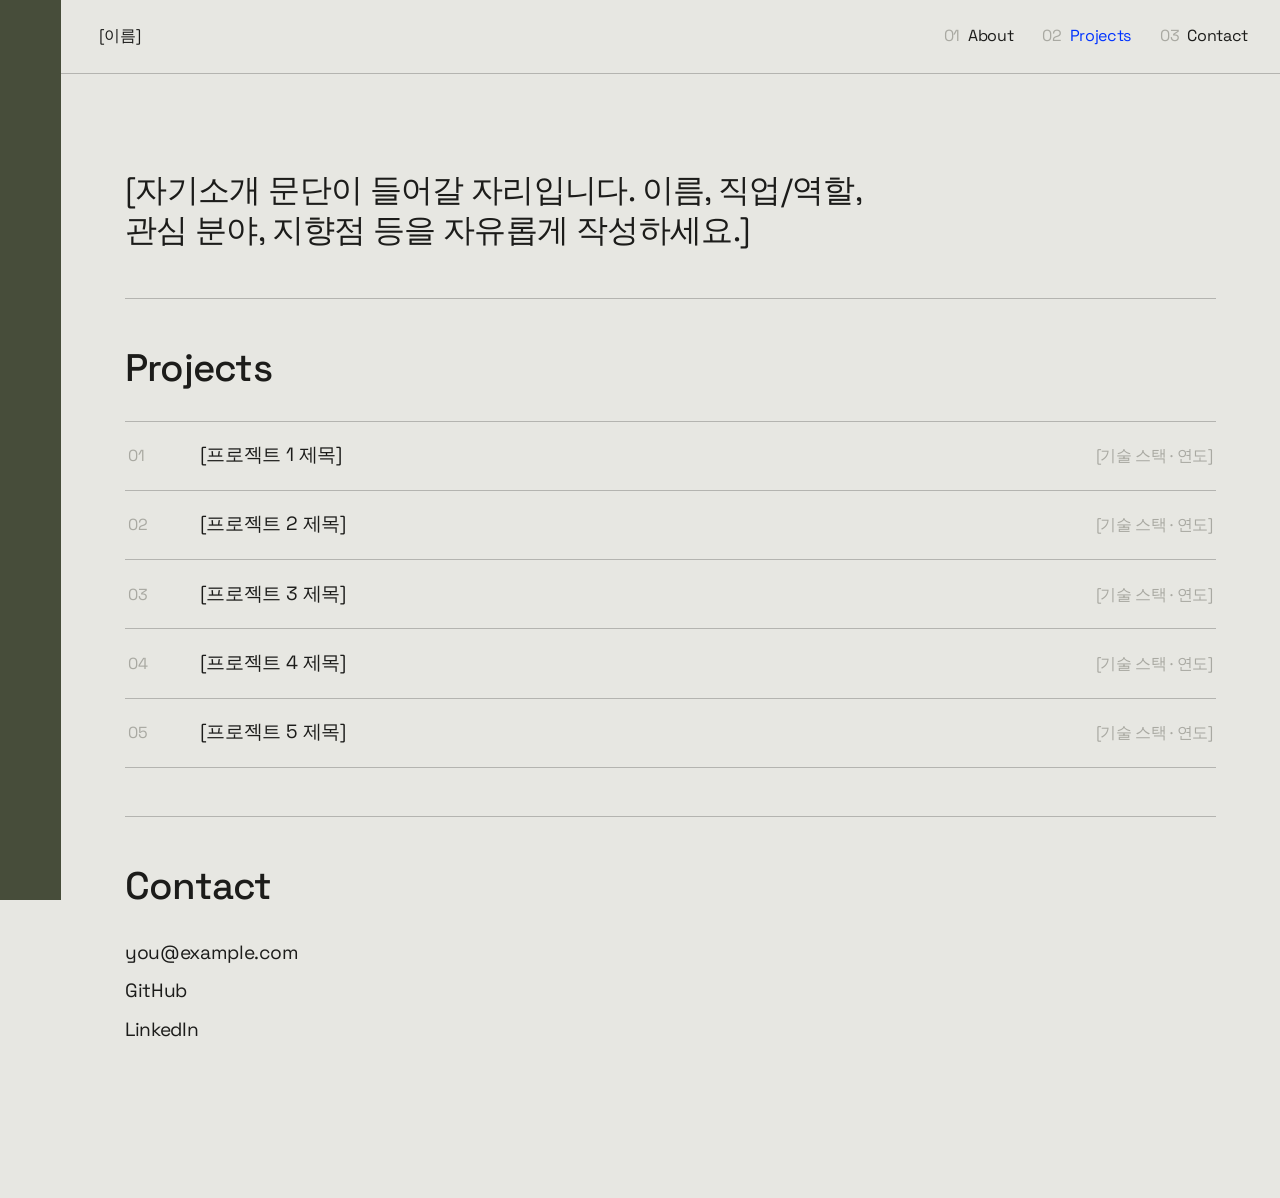
==== index.html @ 97bc9d6d "Add portfolio scaffold with sliding cover layout Main page and 5 project detail pages share a fixed " ====
<!DOCTYPE html>
<html lang="ko">
<head>
  <meta charset="UTF-8" />
  <meta name="viewport" content="width=device-width, initial-scale=1, shrink-to-fit=no" />
  <title>[이름] — Portfolio</title>
  <meta name="description" content="[한 줄 소개가 들어갈 자리입니다.]" />
  <link rel="icon" href="data:image/svg+xml,%3Csvg xmlns='http://www.w3.org/2000/svg' viewBox='0 0 100 100'%3E%3Ccircle cx='50' cy='50' r='50' fill='%230033ff'/%3E%3C/svg%3E" />
  <link rel="stylesheet" href="css/style.css" />
</head>
<body>

  <header class="cover" id="cover">
    <div class="block block-top">
      <h1 class="title-xl">[이름]</h1>
    </div>
    <div class="block block-bottom">
      <div class="gradient"></div>
    </div>
  </header>

  <nav class="main-nav">
    <span class="brand text-s">[이름]</span>
    <ol>
      <li class="nav-item"><a href="#about"><span class="index">01</span><span class="title">About</span></a></li>
      <li class="nav-item active"><a href="#projects"><span class="index">02</span><span class="title">Projects</span></a></li>
      <li class="nav-item"><a href="#contact"><span class="index">03</span><span class="title">Contact</span></a></li>
    </ol>
  </nav>

  <main class="container">

    <section id="about" class="section">
      <p class="text-l width-l">
        [자기소개 문단이 들어갈 자리입니다. 이름, 직업/역할, 관심 분야, 지향점 등을 자유롭게 작성하세요.]
      </p>
    </section>

    <section id="projects" class="section">
      <h2 class="title-m mb-2">Projects</h2>
      <ul class="numbered-list" id="projectList">

        <li>
          <header>
            <span class="index text-s">01</span>
            <span class="name title-s">[프로젝트 1 제목]</span>
            <span class="info text-s">[기술 스택 · 연도]</span>
          </header>
          <div class="content text-s">
            <p>[프로젝트 1 한 줄 소개가 들어갈 자리입니다.]</p>
            <a class="project-link" href="projects/project-1.html">프로젝트 자세히 보기 →</a>
          </div>
        </li>

        <li>
          <header>
            <span class="index text-s">02</span>
            <span class="name title-s">[프로젝트 2 제목]</span>
            <span class="info text-s">[기술 스택 · 연도]</span>
          </header>
          <div class="content text-s">
            <p>[프로젝트 2 한 줄 소개가 들어갈 자리입니다.]</p>
            <a class="project-link" href="projects/project-2.html">프로젝트 자세히 보기 →</a>
          </div>
        </li>

        <li>
          <header>
            <span class="index text-s">03</span>
            <span class="name title-s">[프로젝트 3 제목]</span>
            <span class="info text-s">[기술 스택 · 연도]</span>
          </header>
          <div class="content text-s">
            <p>[프로젝트 3 한 줄 소개가 들어갈 자리입니다.]</p>
            <a class="project-link" href="projects/project-3.html">프로젝트 자세히 보기 →</a>
          </div>
        </li>

        <li>
          <header>
            <span class="index text-s">04</span>
            <span class="name title-s">[프로젝트 4 제목]</span>
            <span class="info text-s">[기술 스택 · 연도]</span>
          </header>
          <div class="content text-s">
            <p>[프로젝트 4 한 줄 소개가 들어갈 자리입니다.]</p>
            <a class="project-link" href="projects/project-4.html">프로젝트 자세히 보기 →</a>
          </div>
        </li>

        <li>
          <header>
            <span class="index text-s">05</span>
            <span class="name title-s">[프로젝트 5 제목]</span>
            <span class="info text-s">[기술 스택 · 연도]</span>
          </header>
          <div class="content text-s">
            <p>[프로젝트 5 한 줄 소개가 들어갈 자리입니다.]</p>
            <a class="project-link" href="projects/project-5.html">프로젝트 자세히 보기 →</a>
          </div>
        </li>

      </ul>
    </section>

    <section id="contact" class="section">
      <h2 class="title-m mb-2">Contact</h2>
      <ul class="contact-list text-m">
        <li><a href="mailto:you@example.com">you@example.com</a></li>
        <li><a href="#" target="_blank" rel="noopener">GitHub</a></li>
        <li><a href="#" target="_blank" rel="noopener">LinkedIn</a></li>
      </ul>
    </section>

  </main>

  <script src="js/main.js"></script>
</body>
</html>
---- css/style.css ----
/* ==========================================================================
   Portfolio scaffold — layout inspired by embassyofinternet.org
   (fixed sliding cover panel + top nav + numbered accordion project list)
   ========================================================================== */

@import url('https://fonts.googleapis.com/css2?family=Space+Grotesk:wght@400;500;600&display=swap');

:root {
  --bg: #e7e7e2;
  --fg: #1c1c1a;
  --accent: #0033ff;
  --accent-dark: #474d3a;
  --light: #f4f4f0;
  --muted: #a9a9a2;
  --border: rgba(28, 28, 26, 0.25);

  --cover-width: 40rem;
  --cover-slid: 61px;
  --cover-slid-hover: 74px;
  --nav-height: 4.6rem;

  --font-main: 'Space Grotesk', 'Helvetica Neue', Helvetica, Arial, sans-serif;
}

/* ---- reset ---- */
* {
  margin: 0;
  padding: 0;
  box-sizing: border-box;
  -webkit-font-smoothing: antialiased;
}
html { font-size: 16px; }
@media screen and (min-width: 1801px) { html { font-size: 19px; } }
@media screen and (min-width: 1441px) and (max-width: 1800px) { html { font-size: 17px; } }
@media screen and (max-width: 1080px) { html { font-size: 16px; } }
@media screen and (max-width: 640px) { html { font-size: 15px; } }
@media screen and (max-width: 480px) { html { font-size: 14px; } }

body {
  font-family: var(--font-main);
  background: var(--bg);
  color: var(--fg);
  line-height: 1.3em;
  letter-spacing: -0.02em;
}
a { color: inherit; text-decoration: none; }
p a:hover { border-bottom: 1px solid currentColor; }
ul, ol { list-style: none; }
img { max-width: 100%; display: block; }
button { font: inherit; background: none; border: none; cursor: pointer; color: inherit; }

/* ---- typography scale ---- */
h1, h2, h3 { font-weight: 500; }
.title-xl { font-size: 8rem;   line-height: .95em;  letter-spacing: -.04em; }
.title-l  { font-size: 4rem;   line-height: 1.05em; letter-spacing: -.03em; }
.title-m  { font-size: 2.4rem; line-height: 1.1em;  letter-spacing: -.02em; }
.title-s  { font-size: 1.2rem; line-height: 1.1em;  letter-spacing: -.01em; }
.title-xs { font-size: 1rem;   line-height: 1.2em; }
.text-l   { font-size: 2rem;   line-height: 1.25em; letter-spacing: -.02em; }
.text-m   { font-size: 1.2rem; line-height: 1.5em; }
.text-s   { font-size: 1rem;   line-height: 1.4em; }
.uc { text-transform: uppercase; }
.muted { color: var(--muted); }

@media screen and (max-width: 800px) {
  .title-xl { font-size: 3.2rem; }
  .title-l  { font-size: 2.4rem; }
  .text-l   { font-size: 1.5rem; }
}

/* ---- utility ---- */
.width-l { max-width: 48rem; }
.mb-1 { margin-bottom: 1rem; }
.mb-2 { margin-bottom: 2rem; }
.mb-3 { margin-bottom: 3rem; }
.mt-4 { margin-top: 4rem; }

/* ==========================================================================
   Cover — fixed sliding brand panel, shared by every page
   ========================================================================== */
.cover {
  position: fixed;
  top: 0;
  left: 0;
  z-index: 30;
  width: var(--cover-width);
  height: 100vh;
  display: flex;
  flex-direction: column;
  cursor: pointer;
  transform: translateX(calc(-100% + var(--cover-slid)));
  transition: transform .45s ease;
}
.cover:hover { transform: translateX(calc(-100% + var(--cover-slid-hover))); }
.cover.expanded,
.cover.expanded:hover {
  transform: translateX(0);
  cursor: default;
}

.cover .block { transition: height .45s ease; }

.cover .block-top {
  height: 0;
  overflow: hidden;
  background: var(--accent);
  color: var(--light);
  display: flex;
  align-items: flex-end;
}
.cover.expanded .block-top { height: 24.5rem; }
.cover .block-top h1 {
  padding: .1em .12em .18em;
  text-transform: uppercase;
  white-space: nowrap;
}

.cover .block-bottom {
  flex: 1;
  background: var(--accent-dark);
  display: flex;
  align-items: center;
  justify-content: center;
  overflow: hidden;
}
.cover .gradient {
  width: 40vh;
  height: 40vh;
  border-radius: 50%;
  background: radial-gradient(var(--accent) 50%, rgba(0,51,255,.7), rgba(0,51,255,0) 80%);
  animation: pulse 6s ease-in-out infinite;
}

@keyframes pulse {
  0%   { transform: scale(.85); opacity: .7; }
  50%  { transform: scale(1);   opacity: 1;  }
  100% { transform: scale(.85); opacity: .7; }
}

@media screen and (max-width: 1080px) {
  .cover {
    position: relative;
    width: 100%;
    height: 4.6rem;
    transform: none;
  }
  .cover:hover { transform: none; }
  .cover.expanded { height: 60vw; }
  .cover .block-bottom { display: none; }
  .cover.expanded .block-bottom { display: flex; }
  .cover .block-top {
    height: 100%;
    align-items: center;
    background: var(--accent-dark);
  }
  .cover.expanded .block-top { background: var(--accent); align-items: flex-end; }
  .cover .block-top h1 { font-size: 1.4rem; padding: 0 1.2rem; }
  .cover.expanded .block-top h1 { font-size: 3.2rem; padding: .1em .12em .18em; }
}

/* ==========================================================================
   Nav — fixed top bar, shared by every page
   ========================================================================== */
.main-nav {
  position: fixed;
  top: 0;
  left: 0;
  z-index: 20;
  width: 100%;
  height: var(--nav-height);
  display: flex;
  align-items: center;
  justify-content: space-between;
  gap: 1.5rem;
  padding: 0 2rem 0 calc(var(--cover-slid) + 2.4rem);
  background: var(--bg);
  border-bottom: 1px solid var(--border);
}
.main-nav .brand { font-size: 1rem; letter-spacing: -.01em; }
.main-nav ol { display: flex; gap: 1.8rem; }
.main-nav .nav-item a { display: flex; gap: .5rem; align-items: baseline; font-size: 1rem; }
.main-nav .nav-item .index { color: var(--muted); }
.main-nav .nav-item a:hover,
.main-nav .nav-item.active a { color: var(--accent); }

@media screen and (max-width: 1080px) {
  .main-nav { position: relative; padding: 0 1.2rem; }
}
@media screen and (max-width: 640px) {
  .main-nav ol { gap: 1rem; }
  .main-nav .nav-item .index { display: none; }
}

/* ==========================================================================
   Container — main content, offset for the slid cover + fixed nav
   ========================================================================== */
.container {
  padding: calc(var(--nav-height) + 3rem) 4rem 6rem calc(var(--cover-slid) + 4rem);
  min-height: 100vh;
}
.section { padding: 3rem 0; border-bottom: 1px solid var(--border); }
.section:last-of-type { border-bottom: none; }

@media screen and (max-width: 1080px) {
  .container { padding: 3rem 1.2rem 4rem; }
}

/* ==========================================================================
   Numbered accordion list — project list on the home page
   ========================================================================== */
.numbered-list > li {
  border-bottom: 1px solid var(--border);
  overflow: hidden;
}
.numbered-list > li:first-child { border-top: 1px solid var(--border); }
.numbered-list > li > header {
  display: flex;
  align-items: baseline;
  gap: 1.5rem;
  padding: 1.4rem .2rem;
  cursor: pointer;
}
.numbered-list > li > header .index { flex: 0 0 3rem; color: var(--muted); }
.numbered-list > li > header .name { flex: 1 1 auto; }
.numbered-list > li > header .info { flex: 0 0 auto; color: var(--muted); text-align: right; }
.numbered-list > li > header:hover .name { color: var(--accent); }

.numbered-list > li .content {
  max-height: 0;
  padding: 0 .2rem;
  transition: max-height .35s ease, padding .35s ease;
}
.numbered-list > li.active .content {
  max-height: 20rem;
  padding: 0 .2rem 1.6rem;
}
.numbered-list > li .content p { margin-bottom: 1rem; max-width: 40rem; }
.numbered-list > li .content .project-link { color: var(--accent); }
.numbered-list > li .content .project-link:hover { border-bottom: 1px solid var(--accent); }

@media screen and (max-width: 640px) {
  .numbered-list > li > header { flex-wrap: wrap; }
  .numbered-list > li > header .info { flex-basis: 100%; text-align: left; padding-left: 4.5rem; }
}

/* ==========================================================================
   Project detail page
   ========================================================================== */
.project-header { padding-bottom: 3rem; border-bottom: 1px solid var(--border); }
.project-header .index { display: block; color: var(--muted); margin-bottom: 1rem; }
.project-header h1 { margin-bottom: 2rem; }

.project-meta {
  display: flex;
  flex-wrap: wrap;
  gap: 2.5rem;
}
.project-meta div { min-width: 8rem; }
.project-meta dt { color: var(--muted); margin-bottom: .3rem; }

.project-content { padding: 3rem 0; }
.project-content p { max-width: 42rem; margin-bottom: 1.6rem; }

.image-placeholder {
  width: 100%;
  aspect-ratio: 16 / 9;
  border: 1px dashed var(--muted);
  color: var(--muted);
  display: flex;
  align-items: center;
  justify-content: center;
  text-align: center;
  margin-bottom: 2rem;
}

.project-pager {
  display: flex;
  justify-content: space-between;
  align-items: center;
  padding-top: 2rem;
  border-top: 1px solid var(--border);
  flex-wrap: wrap;
  gap: 1rem;
}
.project-pager a:hover { color: var(--accent); }
.project-pager .spacer { flex: 1; }

/* ==========================================================================
   Contact list
   ========================================================================== */
.contact-list li { margin-bottom: .6rem; }
.contact-list a:hover { color: var(--accent); }
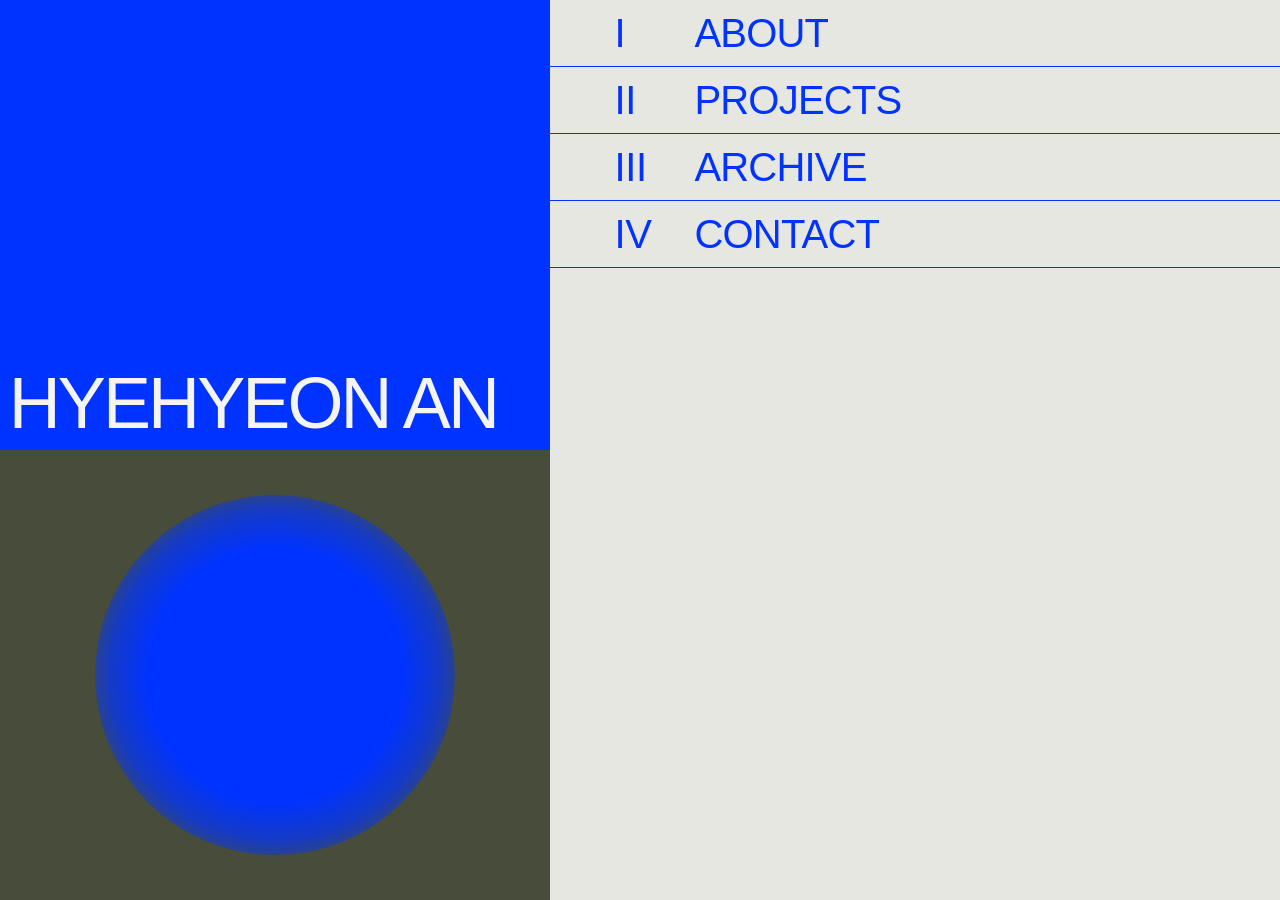
==== commit a5a6664d: "Update portfolio website" ====
--- a/index.html
+++ b/index.html
@@ -10,109 +10,135 @@
 </head>
 <body>
 
-  <header class="cover" id="cover">
-    <div class="block block-top">
-      <h1 class="title-xl">[이름]</h1>
-    </div>
-    <div class="block block-bottom">
-      <div class="gradient"></div>
-    </div>
-  </header>
+  <div class="hero" id="hero">
 
-  <nav class="main-nav">
-    <span class="brand text-s">[이름]</span>
-    <ol>
-      <li class="nav-item"><a href="#about"><span class="index">01</span><span class="title">About</span></a></li>
-      <li class="nav-item active"><a href="#projects"><span class="index">02</span><span class="title">Projects</span></a></li>
-      <li class="nav-item"><a href="#contact"><span class="index">03</span><span class="title">Contact</span></a></li>
-    </ol>
-  </nav>
+    <header class="cover" id="cover">
+      <div class="block block-top">
+        <h1 class="title-xl">HYEHYEON AN</h1>
+      </div>
+      <div class="block block-bottom">
+        <div class="gradient"></div>
+      </div>
+    </header>
 
-  <main class="container">
+    <aside class="hero-projects" id="categories">
+      <ul class="numbered-list category-list" id="categoryList">
 
-    <section id="about" class="section">
-      <p class="text-l width-l">
-        [자기소개 문단이 들어갈 자리입니다. 이름, 직업/역할, 관심 분야, 지향점 등을 자유롭게 작성하세요.]
-      </p>
-    </section>
-
-    <section id="projects" class="section">
-      <h2 class="title-m mb-2">Projects</h2>
-      <ul class="numbered-list" id="projectList">
-
-        <li>
+        <li id="about">
           <header>
-            <span class="index text-s">01</span>
-            <span class="name title-s">[프로젝트 1 제목]</span>
-            <span class="info text-s">[기술 스택 · 연도]</span>
+            <span class="index text-s">I</span>
+            <span class="name title-s">ABOUT</span>
           </header>
           <div class="content text-s">
-            <p>[프로젝트 1 한 줄 소개가 들어갈 자리입니다.]</p>
-            <a class="project-link" href="projects/project-1.html">프로젝트 자세히 보기 →</a>
+            <p>[자기소개 문단이 들어갈 자리입니다. 이름, 직업/역할, 관심 분야, 지향점 등을 자유롭게 작성하세요.]</p>
           </div>
         </li>
 
-        <li>
+        <li id="projects">
           <header>
-            <span class="index text-s">02</span>
-            <span class="name title-s">[프로젝트 2 제목]</span>
-            <span class="info text-s">[기술 스택 · 연도]</span>
+            <span class="index text-s">II</span>
+            <span class="name title-s">PROJECTS</span>
           </header>
           <div class="content text-s">
-            <p>[프로젝트 2 한 줄 소개가 들어갈 자리입니다.]</p>
-            <a class="project-link" href="projects/project-2.html">프로젝트 자세히 보기 →</a>
+            <ul class="numbered-list" id="projectList">
+
+              <li>
+                <header>
+                  <span class="index text-s">01</span>
+                  <span class="name title-s">[프로젝트 1 제목]</span>
+                  <span class="status text-s">[카테고리]</span>
+                  <span class="year text-s">[연도]</span>
+                </header>
+                <div class="content text-s">
+                  <p>[프로젝트 1 한 줄 소개가 들어갈 자리입니다.]</p>
+                  <a class="project-link" href="projects/project-1.html">프로젝트 자세히 보기 →</a>
+                </div>
+              </li>
+
+              <li>
+                <header>
+                  <span class="index text-s">02</span>
+                  <span class="name title-s">[프로젝트 2 제목]</span>
+                  <span class="status text-s">[카테고리]</span>
+                  <span class="year text-s">[연도]</span>
+                </header>
+                <div class="content text-s">
+                  <p>[프로젝트 2 한 줄 소개가 들어갈 자리입니다.]</p>
+                  <a class="project-link" href="projects/project-2.html">프로젝트 자세히 보기 →</a>
+                </div>
+              </li>
+
+              <li>
+                <header>
+                  <span class="index text-s">03</span>
+                  <span class="name title-s">[프로젝트 3 제목]</span>
+                  <span class="status text-s">[카테고리]</span>
+                  <span class="year text-s">[연도]</span>
+                </header>
+                <div class="content text-s">
+                  <p>[프로젝트 3 한 줄 소개가 들어갈 자리입니다.]</p>
+                  <a class="project-link" href="projects/project-3.html">프로젝트 자세히 보기 →</a>
+                </div>
+              </li>
+
+              <li>
+                <header>
+                  <span class="index text-s">04</span>
+                  <span class="name title-s">[프로젝트 4 제목]</span>
+                  <span class="status text-s">[카테고리]</span>
+                  <span class="year text-s">[연도]</span>
+                </header>
+                <div class="content text-s">
+                  <p>[프로젝트 4 한 줄 소개가 들어갈 자리입니다.]</p>
+                  <a class="project-link" href="projects/project-4.html">프로젝트 자세히 보기 →</a>
+                </div>
+              </li>
+
+              <li>
+                <header>
+                  <span class="index text-s">05</span>
+                  <span class="name title-s">[프로젝트 5 제목]</span>
+                  <span class="status text-s">[카테고리]</span>
+                  <span class="year text-s">[연도]</span>
+                </header>
+                <div class="content text-s">
+                  <p>[프로젝트 5 한 줄 소개가 들어갈 자리입니다.]</p>
+                  <a class="project-link" href="projects/project-5.html">프로젝트 자세히 보기 →</a>
+                </div>
+              </li>
+
+            </ul>
           </div>
         </li>
 
-        <li>
+        <li id="archive">
           <header>
-            <span class="index text-s">03</span>
-            <span class="name title-s">[프로젝트 3 제목]</span>
-            <span class="info text-s">[기술 스택 · 연도]</span>
+            <span class="index text-s">III</span>
+            <span class="name title-s">ARCHIVE</span>
           </header>
           <div class="content text-s">
-            <p>[프로젝트 3 한 줄 소개가 들어갈 자리입니다.]</p>
-            <a class="project-link" href="projects/project-3.html">프로젝트 자세히 보기 →</a>
+            <p>[아카이브 내용이 들어갈 자리입니다.]</p>
           </div>
         </li>
 
-        <li>
+        <li id="contact">
           <header>
-            <span class="index text-s">04</span>
-            <span class="name title-s">[프로젝트 4 제목]</span>
-            <span class="info text-s">[기술 스택 · 연도]</span>
+            <span class="index text-s">IV</span>
+            <span class="name title-s">CONTACT</span>
           </header>
           <div class="content text-s">
-            <p>[프로젝트 4 한 줄 소개가 들어갈 자리입니다.]</p>
-            <a class="project-link" href="projects/project-4.html">프로젝트 자세히 보기 →</a>
-          </div>
-        </li>
-
-        <li>
-          <header>
-            <span class="index text-s">05</span>
-            <span class="name title-s">[프로젝트 5 제목]</span>
-            <span class="info text-s">[기술 스택 · 연도]</span>
-          </header>
-          <div class="content text-s">
-            <p>[프로젝트 5 한 줄 소개가 들어갈 자리입니다.]</p>
-            <a class="project-link" href="projects/project-5.html">프로젝트 자세히 보기 →</a>
+            <ul class="contact-list text-m">
+              <li><a href="mailto:you@example.com">you@example.com</a></li>
+              <li><a href="#" target="_blank" rel="noopener">GitHub</a></li>
+              <li><a href="#" target="_blank" rel="noopener">LinkedIn</a></li>
+            </ul>
           </div>
         </li>
 
       </ul>
-    </section>
+    </aside>
 
-    <section id="contact" class="section">
-      <h2 class="title-m mb-2">Contact</h2>
-      <ul class="contact-list text-m">
-        <li><a href="mailto:you@example.com">you@example.com</a></li>
-        <li><a href="#" target="_blank" rel="noopener">GitHub</a></li>
-        <li><a href="#" target="_blank" rel="noopener">LinkedIn</a></li>
-      </ul>
-    </section>
-
-  </main>
+  </div>
 
   <script src="js/main.js"></script>
 </body>
--- a/css/style.css
+++ b/css/style.css
@@ -51,7 +51,7 @@
 
 /* ---- typography scale ---- */
 h1, h2, h3 { font-weight: 500; }
-.title-xl { font-size: 8rem;   line-height: .95em;  letter-spacing: -.04em; }
+.title-xl { font-size: 4.5rem; line-height: .95em;  letter-spacing: -.04em; }
 .title-l  { font-size: 4rem;   line-height: 1.05em; letter-spacing: -.03em; }
 .title-m  { font-size: 2.4rem; line-height: 1.1em;  letter-spacing: -.02em; }
 .title-s  { font-size: 1.2rem; line-height: 1.1em;  letter-spacing: -.01em; }
@@ -61,6 +61,8 @@
 .text-s   { font-size: 1rem;   line-height: 1.4em; }
 .uc { text-transform: uppercase; }
 .muted { color: var(--muted); }
+
+#cover .title-xl, .main-nav .brand { font-family: Helvetica, 'Helvetica Neue', sans-serif; }
 
 @media screen and (max-width: 800px) {
   .title-xl { font-size: 3.2rem; }
@@ -159,6 +161,160 @@
 }
 
 /* ==========================================================================
+   Hero — home page only: left cover half + right project-list half,
+   split-screen intro that expands the selected project in place
+   ========================================================================== */
+#hero {
+  display: flex;
+  min-height: 100vh;
+}
+
+#hero .cover {
+  position: static;
+  z-index: auto;
+  flex: 1 1 43%;
+  min-width: 0;
+  width: auto;
+  height: auto;
+  cursor: default;
+  transform: none;
+  transition: flex-basis .6s ease-in-out;
+}
+#hero .cover:hover,
+#hero .cover.expanded,
+#hero .cover.expanded:hover { transform: none; }
+#hero .cover .block-top {
+  flex: 1;
+  height: auto;
+}
+#hero .cover.expanded .block-top { height: auto; }
+
+.hero-projects {
+  flex: 1 1 57%;
+  display: flex;
+  flex-direction: column;
+  justify-content: flex-start;
+  padding: 0 4rem 3rem;
+  overflow-y: auto;
+  transition: flex-basis .6s ease-in-out;
+}
+
+/* PROJECTS open: right panel expands leftward to ~96%, cover shrinks to a thin sliver */
+#hero.projects-open .cover { flex-basis: 4%; }
+#hero.projects-open .hero-projects { flex-basis: 96%; }
+#categoryList > li {
+  margin: 0 -4rem;
+  border-bottom-color: var(--accent);
+  transition: background-color .3s ease;
+}
+#categoryList > li.active > .content { max-height: 34rem; padding: 0 4rem 1.8rem; }
+
+#categoryList > li:first-child { border-top: none; }
+
+#categoryList > li > header {
+  height: 66px;
+  align-items: center;
+  padding: 0 4rem;
+  gap: 2rem;
+  transition: background-color .3s ease;
+}
+#categoryList > li > header .index,
+#categoryList > li > header .name {
+  font-family: Helvetica, 'Helvetica Neue', Arial, sans-serif;
+  font-size: 30pt;
+  font-weight: 400;
+  color: var(--accent);
+  transition: color .3s ease;
+}
+#categoryList > li > header .name {
+  line-height: 1em;
+  letter-spacing: -.02em;
+}
+#categoryList > li:not(.active) > header:hover {
+  background: var(--accent);
+}
+#categoryList > li:not(.active) > header:hover .index,
+#categoryList > li:not(.active) > header:hover .name {
+  color: var(--light);
+}
+
+/* PROJECTS — full-bleed blue expand, left-to-right reveal (embassyofinternet.org/ambassadors) */
+#projects {
+  transition: background-color .5s ease-in-out, margin .5s ease-in-out;
+}
+#projects.active {
+  background: var(--accent);
+  border-bottom-color: rgba(244, 244, 240, .3);
+}
+#projects > header {
+  transition: background-color .5s ease-in-out, color .5s ease-in-out, padding .5s ease-in-out;
+}
+#projects.active > header .index,
+#projects.active > header .name { color: var(--light); }
+
+#projects > .content {
+  transition: max-height .5s ease-in-out, padding .5s ease-in-out;
+}
+#projects.active > .content {
+  padding: 0 4rem 2.4rem;
+  max-height: 48rem;
+}
+
+#projectList > li { border-bottom: 1px solid rgba(244, 244, 240, .3); }
+#projectList > li:first-child { border-top: 1px solid rgba(244, 244, 240, .3); }
+#projectList > li > header { padding: 2rem 0; gap: 1.5rem; }
+#projectList > li > header .index,
+#projectList > li > header .name,
+#projectList > li > header .status,
+#projectList > li > header .year {
+  font-family: Helvetica, 'Helvetica Neue', Arial, sans-serif;
+  color: var(--light);
+}
+#projectList > li > header .index { flex: 0 0 3rem; color: rgba(244, 244, 240, .6); font-size: 1.3rem; }
+#projectList > li > header .name {
+  flex: 1 1 auto;
+  font-size: 2.6rem;
+  line-height: 1.05em;
+  letter-spacing: -.02em;
+  font-weight: 500;
+}
+#projectList > li > header:hover .name { color: var(--light); }
+#projectList > li > header .status,
+#projectList > li > header .year {
+  flex: 0 0 auto;
+  font-size: 1rem;
+  color: rgba(244, 244, 240, .75);
+  text-align: right;
+}
+#projectList > li > header .year { min-width: 4.5rem; }
+
+#projectList > li .content p { color: rgba(244, 244, 240, .85); }
+#projectList > li .content .project-link { color: var(--light); }
+#projectList > li .content .project-link:hover { border-bottom-color: var(--light); }
+
+@media screen and (max-width: 1080px) {
+  #hero { flex-direction: column; min-height: auto; }
+  #hero .cover,
+  #hero.projects-open .cover { flex: none; height: 14rem; }
+  #hero.projects-open .hero-projects { flex-basis: auto; }
+  #hero .cover .block-top { align-items: center; background: var(--accent); }
+  #hero .cover .block-top h1 { font-size: 3.2rem; padding: .1em .12em .18em; }
+  .hero-projects { flex: none; padding: 0 1.2rem 2.4rem; }
+  #categoryList > li { margin: 0 -1.2rem; }
+  #categoryList > li.active > .content { padding: 0 1.2rem 1.6rem; }
+  #categoryList > li > header { padding: 0 1.2rem; gap: 1.2rem; }
+  #categoryList > li > header .name,
+  #categoryList > li > header .index { font-size: 2rem; }
+
+  #projects.active > .content { max-height: 42rem; }
+  #projectList > li > header { padding: 1.4rem 0; }
+  #projectList > li > header .name { font-size: 1.6rem; }
+  #projectList > li > header .index { font-size: 1rem; }
+  #projectList > li > header .status,
+  #projectList > li > header .year { font-size: .85rem; }
+}
+
+/* ==========================================================================
    Nav — fixed top bar, shared by every page
    ========================================================================== */
 .main-nav {
@@ -198,8 +354,6 @@
   padding: calc(var(--nav-height) + 3rem) 4rem 6rem calc(var(--cover-slid) + 4rem);
   min-height: 100vh;
 }
-.section { padding: 3rem 0; border-bottom: 1px solid var(--border); }
-.section:last-of-type { border-bottom: none; }
 
 @media screen and (max-width: 1080px) {
   .container { padding: 3rem 1.2rem 4rem; }
@@ -222,7 +376,8 @@
 }
 .numbered-list > li > header .index { flex: 0 0 3rem; color: var(--muted); }
 .numbered-list > li > header .name { flex: 1 1 auto; }
-.numbered-list > li > header .info { flex: 0 0 auto; color: var(--muted); text-align: right; }
+.numbered-list > li > header .status,
+.numbered-list > li > header .year { flex: 0 0 auto; color: var(--muted); text-align: right; }
 .numbered-list > li > header:hover .name { color: var(--accent); }
 
 .numbered-list > li .content {
@@ -230,7 +385,7 @@
   padding: 0 .2rem;
   transition: max-height .35s ease, padding .35s ease;
 }
-.numbered-list > li.active .content {
+.numbered-list > li.active > .content {
   max-height: 20rem;
   padding: 0 .2rem 1.6rem;
 }
@@ -240,7 +395,8 @@
 
 @media screen and (max-width: 640px) {
   .numbered-list > li > header { flex-wrap: wrap; }
-  .numbered-list > li > header .info { flex-basis: 100%; text-align: left; padding-left: 4.5rem; }
+  .numbered-list > li > header .status,
+  .numbered-list > li > header .year { flex-basis: 100%; text-align: left; padding-left: 4.5rem; }
 }
 
 /* ==========================================================================
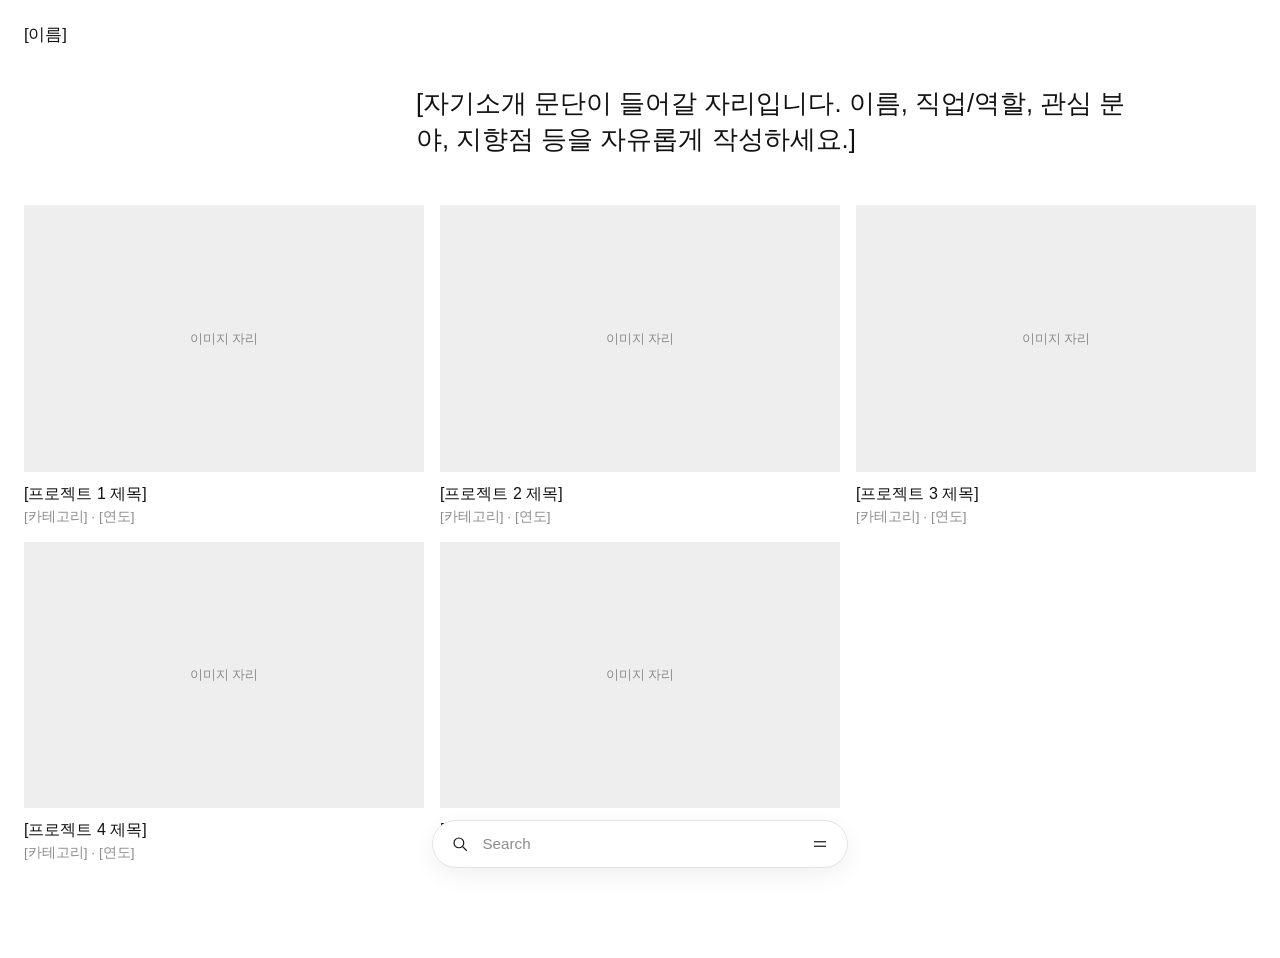
==== commit 8bcf8257: "Rebuild Home with minimalissimo-inspired layout Add a new Home design system (css/home.css, js/home." ====
--- a/index.html
+++ b/index.html
@@ -6,140 +6,79 @@
   <title>[이름] — Portfolio</title>
   <meta name="description" content="[한 줄 소개가 들어갈 자리입니다.]" />
   <link rel="icon" href="data:image/svg+xml,%3Csvg xmlns='http://www.w3.org/2000/svg' viewBox='0 0 100 100'%3E%3Ccircle cx='50' cy='50' r='50' fill='%230033ff'/%3E%3C/svg%3E" />
-  <link rel="stylesheet" href="css/style.css" />
+  <link rel="stylesheet" href="css/home.css" />
 </head>
 <body>
 
-  <div class="hero" id="hero">
+  <header class="mm-header">
+    <a class="mm-logo" href="index.html">[이름]</a>
+  </header>
 
-    <header class="cover" id="cover">
-      <div class="block block-top">
-        <h1 class="title-xl">HYEHYEON AN</h1>
+  <section class="mm-hero">
+    <p>[자기소개 문단이 들어갈 자리입니다. 이름, 직업/역할, 관심 분야, 지향점 등을 자유롭게 작성하세요.]</p>
+  </section>
+
+  <main class="mm-grid" id="projectList">
+
+    <a class="mm-card" href="projects/project-1.html">
+      <div class="mm-card-media"><span>이미지 자리</span></div>
+      <div class="mm-card-caption">
+        <span class="mm-card-title">[프로젝트 1 제목]</span>
+        <span class="mm-card-meta">[카테고리] · [연도]</span>
       </div>
-      <div class="block block-bottom">
-        <div class="gradient"></div>
+    </a>
+
+    <a class="mm-card" href="projects/project-2.html">
+      <div class="mm-card-media"><span>이미지 자리</span></div>
+      <div class="mm-card-caption">
+        <span class="mm-card-title">[프로젝트 2 제목]</span>
+        <span class="mm-card-meta">[카테고리] · [연도]</span>
       </div>
-    </header>
+    </a>
 
-    <aside class="hero-projects" id="categories">
-      <ul class="numbered-list category-list" id="categoryList">
+    <a class="mm-card" href="projects/project-3.html">
+      <div class="mm-card-media"><span>이미지 자리</span></div>
+      <div class="mm-card-caption">
+        <span class="mm-card-title">[프로젝트 3 제목]</span>
+        <span class="mm-card-meta">[카테고리] · [연도]</span>
+      </div>
+    </a>
 
-        <li id="about">
-          <header>
-            <span class="index text-s">I</span>
-            <span class="name title-s">ABOUT</span>
-          </header>
-          <div class="content text-s">
-            <p>[자기소개 문단이 들어갈 자리입니다. 이름, 직업/역할, 관심 분야, 지향점 등을 자유롭게 작성하세요.]</p>
-          </div>
-        </li>
+    <a class="mm-card" href="projects/project-4.html">
+      <div class="mm-card-media"><span>이미지 자리</span></div>
+      <div class="mm-card-caption">
+        <span class="mm-card-title">[프로젝트 4 제목]</span>
+        <span class="mm-card-meta">[카테고리] · [연도]</span>
+      </div>
+    </a>
 
-        <li id="projects">
-          <header>
-            <span class="index text-s">II</span>
-            <span class="name title-s">PROJECTS</span>
-          </header>
-          <div class="content text-s">
-            <ul class="numbered-list" id="projectList">
+    <a class="mm-card" href="projects/project-5.html">
+      <div class="mm-card-media"><span>이미지 자리</span></div>
+      <div class="mm-card-caption">
+        <span class="mm-card-title">[프로젝트 5 제목]</span>
+        <span class="mm-card-meta">[카테고리] · [연도]</span>
+      </div>
+    </a>
 
-              <li>
-                <header>
-                  <span class="index text-s">01</span>
-                  <span class="name title-s">[프로젝트 1 제목]</span>
-                  <span class="status text-s">[카테고리]</span>
-                  <span class="year text-s">[연도]</span>
-                </header>
-                <div class="content text-s">
-                  <p>[프로젝트 1 한 줄 소개가 들어갈 자리입니다.]</p>
-                  <a class="project-link" href="projects/project-1.html">프로젝트 자세히 보기 →</a>
-                </div>
-              </li>
+  </main>
 
-              <li>
-                <header>
-                  <span class="index text-s">02</span>
-                  <span class="name title-s">[프로젝트 2 제목]</span>
-                  <span class="status text-s">[카테고리]</span>
-                  <span class="year text-s">[연도]</span>
-                </header>
-                <div class="content text-s">
-                  <p>[프로젝트 2 한 줄 소개가 들어갈 자리입니다.]</p>
-                  <a class="project-link" href="projects/project-2.html">프로젝트 자세히 보기 →</a>
-                </div>
-              </li>
+  <nav class="mm-nav-capsule" id="mmNav">
+    <button class="mm-nav-search" type="button" aria-label="검색">
+      <svg viewBox="0 0 24 24" fill="none" stroke="currentColor" stroke-width="1.6"><circle cx="10.5" cy="10.5" r="6.5"/><line x1="15.5" y1="15.5" x2="21" y2="21"/></svg>
+    </button>
+    <span class="mm-nav-placeholder">Search</span>
+    <button class="mm-nav-menu" type="button" id="mmMenuToggle" aria-label="메뉴" aria-expanded="false">
+      <svg viewBox="0 0 24 24" fill="none" stroke="currentColor" stroke-width="1.6"><line x1="4" y1="9" x2="20" y2="9"/><line x1="4" y1="15" x2="20" y2="15"/></svg>
+    </button>
+  </nav>
 
-              <li>
-                <header>
-                  <span class="index text-s">03</span>
-                  <span class="name title-s">[프로젝트 3 제목]</span>
-                  <span class="status text-s">[카테고리]</span>
-                  <span class="year text-s">[연도]</span>
-                </header>
-                <div class="content text-s">
-                  <p>[프로젝트 3 한 줄 소개가 들어갈 자리입니다.]</p>
-                  <a class="project-link" href="projects/project-3.html">프로젝트 자세히 보기 →</a>
-                </div>
-              </li>
-
-              <li>
-                <header>
-                  <span class="index text-s">04</span>
-                  <span class="name title-s">[프로젝트 4 제목]</span>
-                  <span class="status text-s">[카테고리]</span>
-                  <span class="year text-s">[연도]</span>
-                </header>
-                <div class="content text-s">
-                  <p>[프로젝트 4 한 줄 소개가 들어갈 자리입니다.]</p>
-                  <a class="project-link" href="projects/project-4.html">프로젝트 자세히 보기 →</a>
-                </div>
-              </li>
-
-              <li>
-                <header>
-                  <span class="index text-s">05</span>
-                  <span class="name title-s">[프로젝트 5 제목]</span>
-                  <span class="status text-s">[카테고리]</span>
-                  <span class="year text-s">[연도]</span>
-                </header>
-                <div class="content text-s">
-                  <p>[프로젝트 5 한 줄 소개가 들어갈 자리입니다.]</p>
-                  <a class="project-link" href="projects/project-5.html">프로젝트 자세히 보기 →</a>
-                </div>
-              </li>
-
-            </ul>
-          </div>
-        </li>
-
-        <li id="archive">
-          <header>
-            <span class="index text-s">III</span>
-            <span class="name title-s">ARCHIVE</span>
-          </header>
-          <div class="content text-s">
-            <p>[아카이브 내용이 들어갈 자리입니다.]</p>
-          </div>
-        </li>
-
-        <li id="contact">
-          <header>
-            <span class="index text-s">IV</span>
-            <span class="name title-s">CONTACT</span>
-          </header>
-          <div class="content text-s">
-            <ul class="contact-list text-m">
-              <li><a href="mailto:you@example.com">you@example.com</a></li>
-              <li><a href="#" target="_blank" rel="noopener">GitHub</a></li>
-              <li><a href="#" target="_blank" rel="noopener">LinkedIn</a></li>
-            </ul>
-          </div>
-        </li>
-
-      </ul>
-    </aside>
-
+  <div class="mm-nav-menu-panel" id="mmMenuPanel" hidden>
+    <a href="#about">About</a>
+    <a href="#projects">Work</a>
+    <a href="#archive">Archive</a>
+    <a href="#contact">Contact</a>
   </div>
 
-  <script src="js/main.js"></script>
+  <script src="js/home.js"></script>
 </body>
 </html>
--- a/css/home.css
+++ b/css/home.css
@@ -0,0 +1,138 @@
+/* ==========================================================================
+   Home — minimalissimo.com reference: header, fixed search/menu capsule,
+   indented intro paragraph, edge-to-edge 3-col project grid.
+   ========================================================================== */
+
+:root {
+  --mm-bg: #ffffff;
+  --mm-fg: #121212;
+  --mm-muted: #8c8c8c;
+  --mm-border: #e4e4e4;
+  --mm-card-bg: #eeeeee;
+  --mm-gap: 1rem;
+  --mm-margin: 1.5rem;
+  --mm-rail: 26rem;
+  --mm-font: 'Helvetica Neue', Helvetica, Arial, sans-serif;
+}
+
+* { margin: 0; padding: 0; box-sizing: border-box; -webkit-font-smoothing: antialiased; }
+html { font-size: 16px; }
+body {
+  font-family: var(--mm-font);
+  background: var(--mm-bg);
+  color: var(--mm-fg);
+  line-height: 1.3;
+}
+a { color: inherit; text-decoration: none; }
+button { font: inherit; background: none; border: none; cursor: pointer; color: inherit; }
+img { max-width: 100%; display: block; }
+
+/* ---- Header ---- */
+.mm-header {
+  padding: 1.5rem 1.5rem 2.5rem;
+}
+.mm-logo {
+  font-size: 1.05rem;
+  font-weight: 400;
+  letter-spacing: -0.01em;
+}
+
+/* ---- Hero ---- */
+.mm-hero {
+  padding: 0 1.5rem 3rem var(--mm-rail);
+  max-width: calc(46rem + var(--mm-rail));
+}
+.mm-hero p {
+  font-size: 1.6rem;
+  line-height: 1.4;
+  font-weight: 400;
+  color: var(--mm-fg);
+}
+
+/* ---- Project grid ---- */
+.mm-grid {
+  display: grid;
+  grid-template-columns: repeat(3, 1fr);
+  gap: var(--mm-gap);
+  margin: 0 var(--mm-margin) 6rem;
+}
+.mm-card { display: block; }
+.mm-card-media {
+  aspect-ratio: 3 / 2;
+  background: var(--mm-card-bg);
+  display: flex;
+  align-items: center;
+  justify-content: center;
+  overflow: hidden;
+  transition: opacity .2s ease;
+}
+.mm-card-media span {
+  font-size: .8rem;
+  color: var(--mm-muted);
+}
+.mm-card:hover .mm-card-media { opacity: .85; }
+.mm-card-caption {
+  padding-top: .75rem;
+  display: flex;
+  flex-direction: column;
+  gap: .2rem;
+}
+.mm-card-title {
+  font-size: 1rem;
+  font-weight: 400;
+  color: var(--mm-fg);
+}
+.mm-card-meta {
+  font-size: .85rem;
+  color: var(--mm-muted);
+}
+
+/* ---- Fixed search / menu capsule ---- */
+.mm-nav-capsule {
+  position: fixed;
+  bottom: 2rem;
+  left: 50%;
+  transform: translateX(-50%);
+  z-index: 50;
+  display: flex;
+  align-items: center;
+  gap: .9rem;
+  min-width: 26rem;
+  height: 3rem;
+  padding: 0 1.1rem;
+  background: var(--mm-bg);
+  border: 1px solid var(--mm-border);
+  border-radius: 999px;
+  box-shadow: 0 8px 24px rgba(0, 0, 0, .06);
+}
+.mm-nav-capsule svg { width: 18px; height: 18px; flex: 0 0 auto; }
+.mm-nav-search { display: flex; align-items: center; }
+.mm-nav-placeholder {
+  flex: 1 1 auto;
+  font-size: .95rem;
+  color: var(--mm-muted);
+  text-align: left;
+}
+.mm-nav-menu { display: flex; align-items: center; }
+
+.mm-nav-menu-panel {
+  position: fixed;
+  bottom: 5.5rem;
+  left: 50%;
+  transform: translateX(-50%);
+  z-index: 50;
+  min-width: 12rem;
+  background: var(--mm-bg);
+  border: 1px solid var(--mm-border);
+  border-radius: 1rem;
+  padding: .5rem;
+  box-shadow: 0 8px 24px rgba(0, 0, 0, .08);
+}
+.mm-nav-menu-panel[hidden] { display: none; }
+.mm-nav-menu-panel a {
+  display: block;
+  padding: .6rem .8rem;
+  font-size: .95rem;
+  border-radius: .5rem;
+}
+.mm-nav-menu-panel a:hover { background: var(--mm-card-bg); }
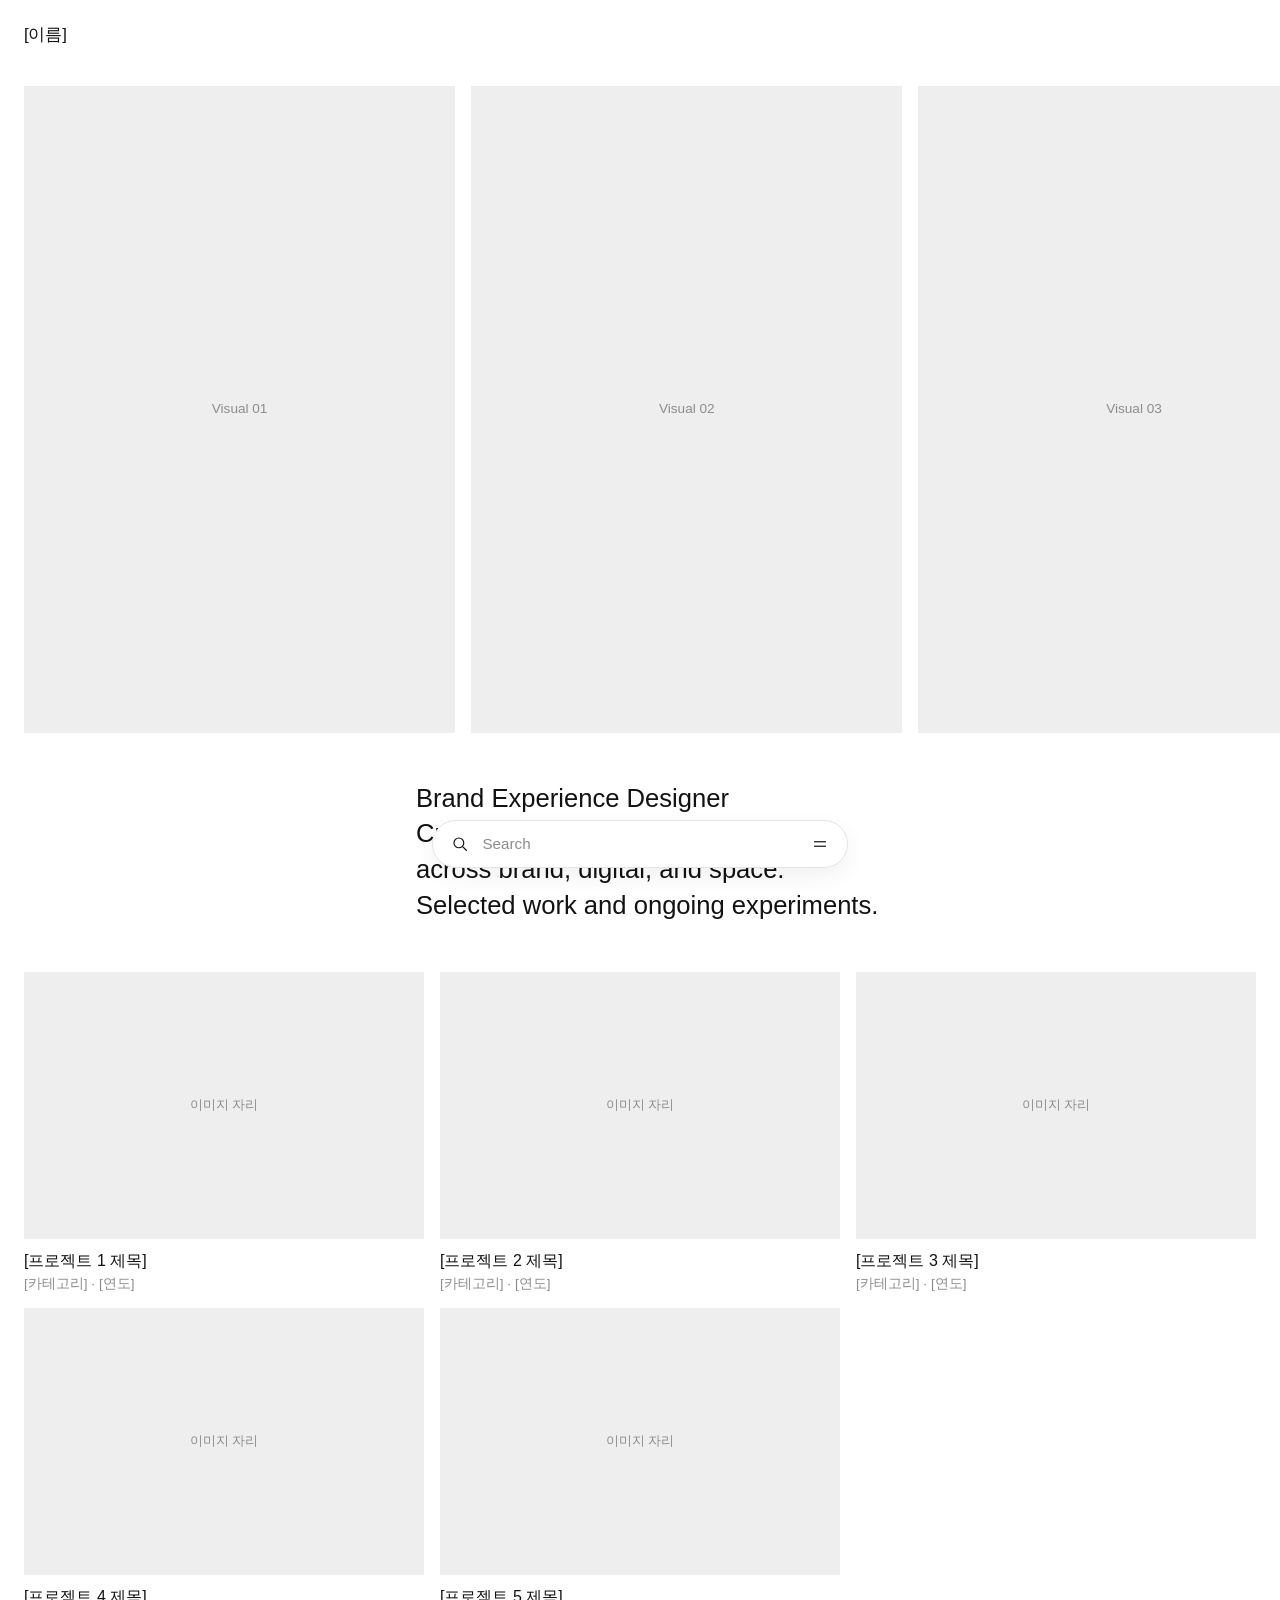
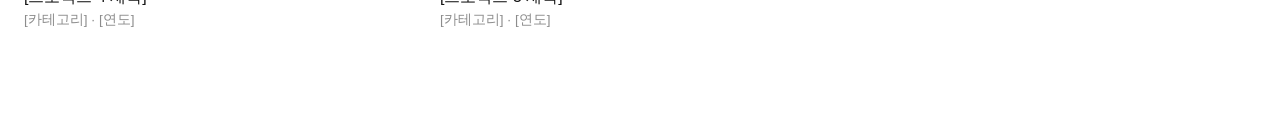
==== commit 8f5d3378: "Add top visual slider and intro copy to Home Insert a draggable/swipeable 4-item visual slider (plac" ====
--- a/index.html
+++ b/index.html
@@ -14,8 +14,17 @@
     <a class="mm-logo" href="index.html">[이름]</a>
   </header>
 
+  <section class="mm-visual-slider" aria-label="비주얼 슬라이더">
+    <div class="mm-visual-track" id="mmVisualTrack">
+      <div class="mm-visual-item"><span>Visual 01</span></div>
+      <div class="mm-visual-item"><span>Visual 02</span></div>
+      <div class="mm-visual-item"><span>Visual 03</span></div>
+      <div class="mm-visual-item"><span>Visual 04</span></div>
+    </div>
+  </section>
+
   <section class="mm-hero">
-    <p>[자기소개 문단이 들어갈 자리입니다. 이름, 직업/역할, 관심 분야, 지향점 등을 자유롭게 작성하세요.]</p>
+    <p>Brand Experience Designer<br>Creating thoughtful visual systems<br>across brand, digital, and space.<br>Selected work and ongoing experiments.</p>
   </section>
 
   <main class="mm-grid" id="projectList">
--- a/css/home.css
+++ b/css/home.css
@@ -35,6 +35,38 @@
   font-size: 1.05rem;
   font-weight: 400;
   letter-spacing: -0.01em;
+}
+
+/* ---- Visual slider (placeholder-only, not linked to project data) ---- */
+.mm-visual-slider {
+  margin-bottom: 3rem;
+}
+.mm-visual-track {
+  display: flex;
+  gap: 1rem;
+  padding: 0 1.5rem;
+  overflow-x: auto;
+  -webkit-overflow-scrolling: touch;
+  scrollbar-width: none;
+  cursor: grab;
+}
+.mm-visual-track::-webkit-scrollbar { display: none; }
+.mm-visual-track.is-dragging {
+  cursor: grabbing;
+  scroll-snap-type: none;
+  user-select: none;
+}
+.mm-visual-item {
+  flex: 0 0 35%;
+  aspect-ratio: 2 / 3;
+  background: var(--mm-card-bg);
+  display: flex;
+  align-items: center;
+  justify-content: center;
+}
+.mm-visual-item span {
+  font-size: .85rem;
+  color: var(--mm-muted);
 }
 
 /* ---- Hero ---- */
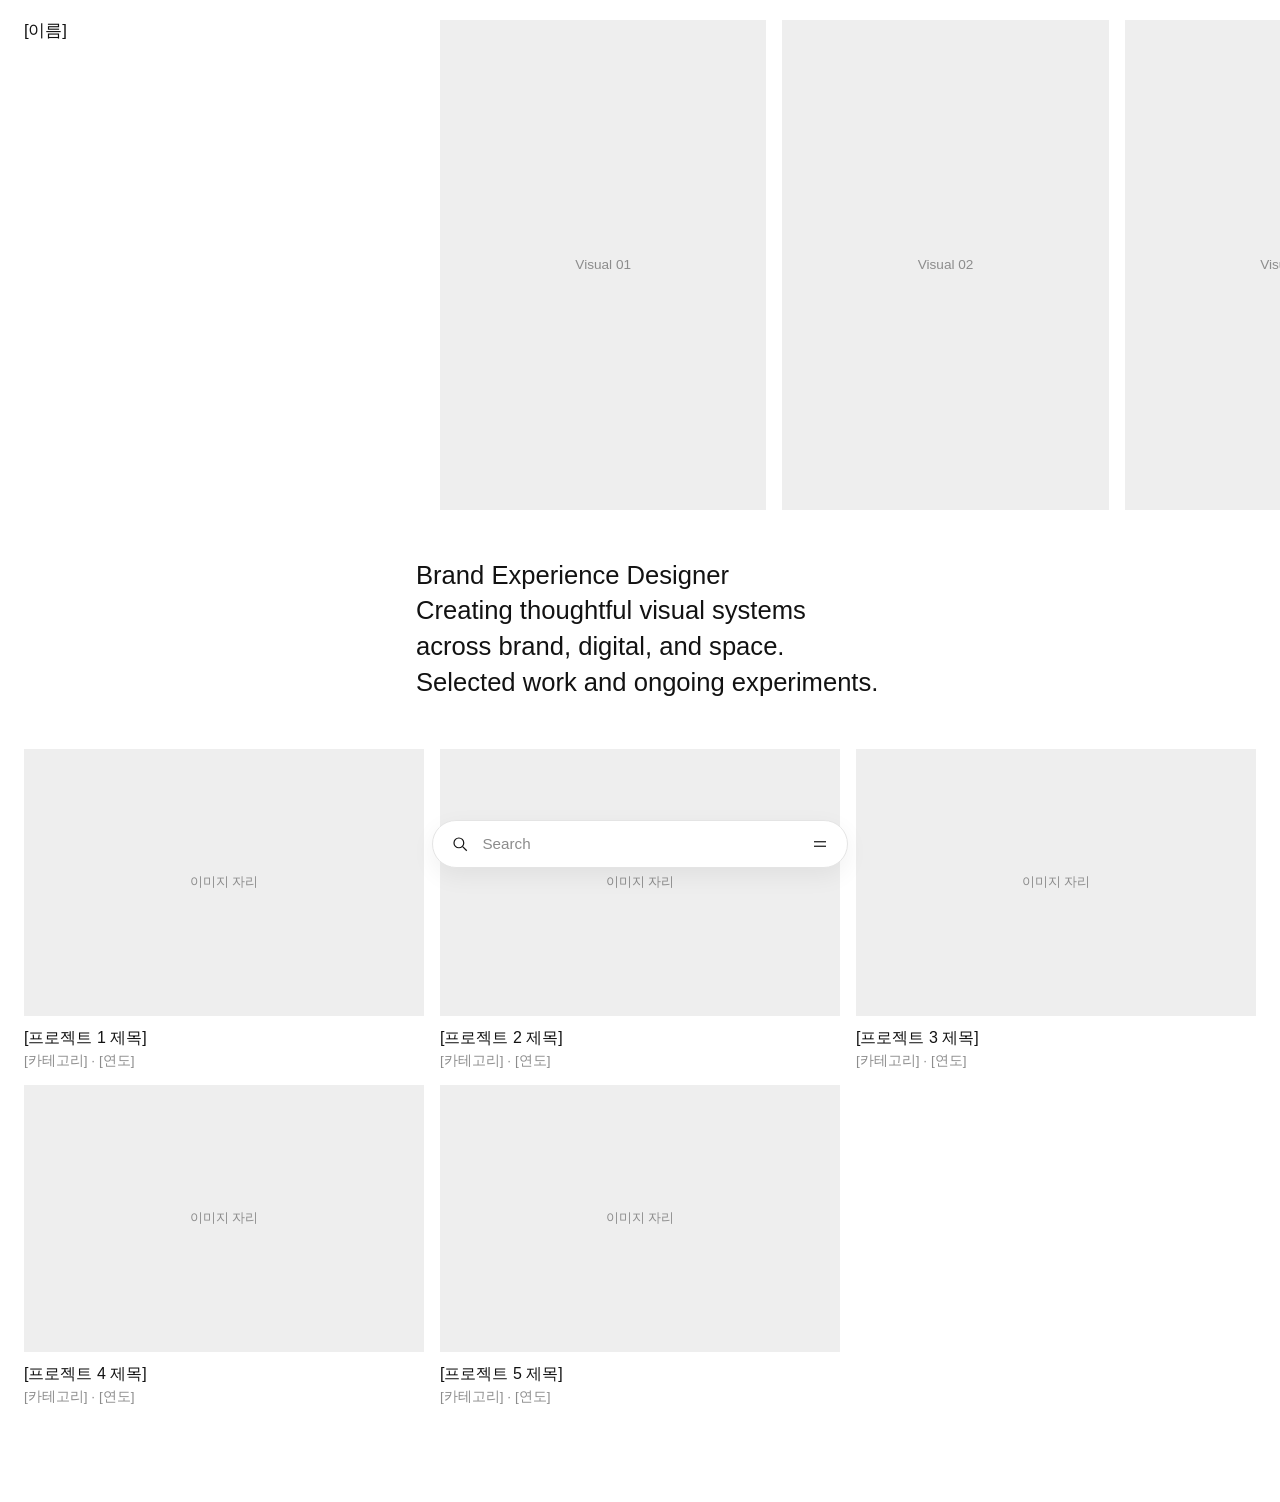
==== commit 00a4e937: "Adjust Hero row spacing and slider peek ratio Pair the header into a left brand rail with the visual" ====
--- a/index.html
+++ b/index.html
@@ -10,18 +10,20 @@
 </head>
 <body>
 
-  <header class="mm-header">
-    <a class="mm-logo" href="index.html">[이름]</a>
-  </header>
+  <div class="mm-hero-row">
+    <header class="mm-header">
+      <a class="mm-logo" href="index.html">[이름]</a>
+    </header>
 
-  <section class="mm-visual-slider" aria-label="비주얼 슬라이더">
-    <div class="mm-visual-track" id="mmVisualTrack">
-      <div class="mm-visual-item"><span>Visual 01</span></div>
-      <div class="mm-visual-item"><span>Visual 02</span></div>
-      <div class="mm-visual-item"><span>Visual 03</span></div>
-      <div class="mm-visual-item"><span>Visual 04</span></div>
-    </div>
-  </section>
+    <section class="mm-visual-slider" aria-label="비주얼 슬라이더">
+      <div class="mm-visual-track" id="mmVisualTrack">
+        <div class="mm-visual-item"><span>Visual 01</span></div>
+        <div class="mm-visual-item"><span>Visual 02</span></div>
+        <div class="mm-visual-item"><span>Visual 03</span></div>
+        <div class="mm-visual-item"><span>Visual 04</span></div>
+      </div>
+    </section>
+  </div>
 
   <section class="mm-hero">
     <p>Brand Experience Designer<br>Creating thoughtful visual systems<br>across brand, digital, and space.<br>Selected work and ongoing experiments.</p>
--- a/css/home.css
+++ b/css/home.css
@@ -27,9 +27,18 @@
 button { font: inherit; background: none; border: none; cursor: pointer; color: inherit; }
 img { max-width: 100%; display: block; }
 
-/* ---- Header ---- */
+/* ---- Hero row: left brand rail + visual slider side by side ---- */
+.mm-hero-row {
+  display: flex;
+  align-items: flex-start;
+  gap: 1.5rem;
+  padding-top: 1.25rem;
+}
+
+/* ---- Header (left brand rail) ---- */
 .mm-header {
-  padding: 1.5rem 1.5rem 2.5rem;
+  flex: 0 0 var(--mm-rail);
+  padding: 0 0 0 1.5rem;
 }
 .mm-logo {
   font-size: 1.05rem;
@@ -39,12 +48,14 @@
 
 /* ---- Visual slider (placeholder-only, not linked to project data) ---- */
 .mm-visual-slider {
+  flex: 1 1 auto;
+  min-width: 0;
   margin-bottom: 3rem;
 }
 .mm-visual-track {
   display: flex;
   gap: 1rem;
-  padding: 0 1.5rem;
+  padding: 0 1.5rem 0 0;
   overflow-x: auto;
   -webkit-overflow-scrolling: touch;
   scrollbar-width: none;
@@ -57,7 +68,7 @@
   user-select: none;
 }
 .mm-visual-item {
-  flex: 0 0 35%;
+  flex: 0 0 40%;
   aspect-ratio: 2 / 3;
   background: var(--mm-card-bg);
   display: flex;
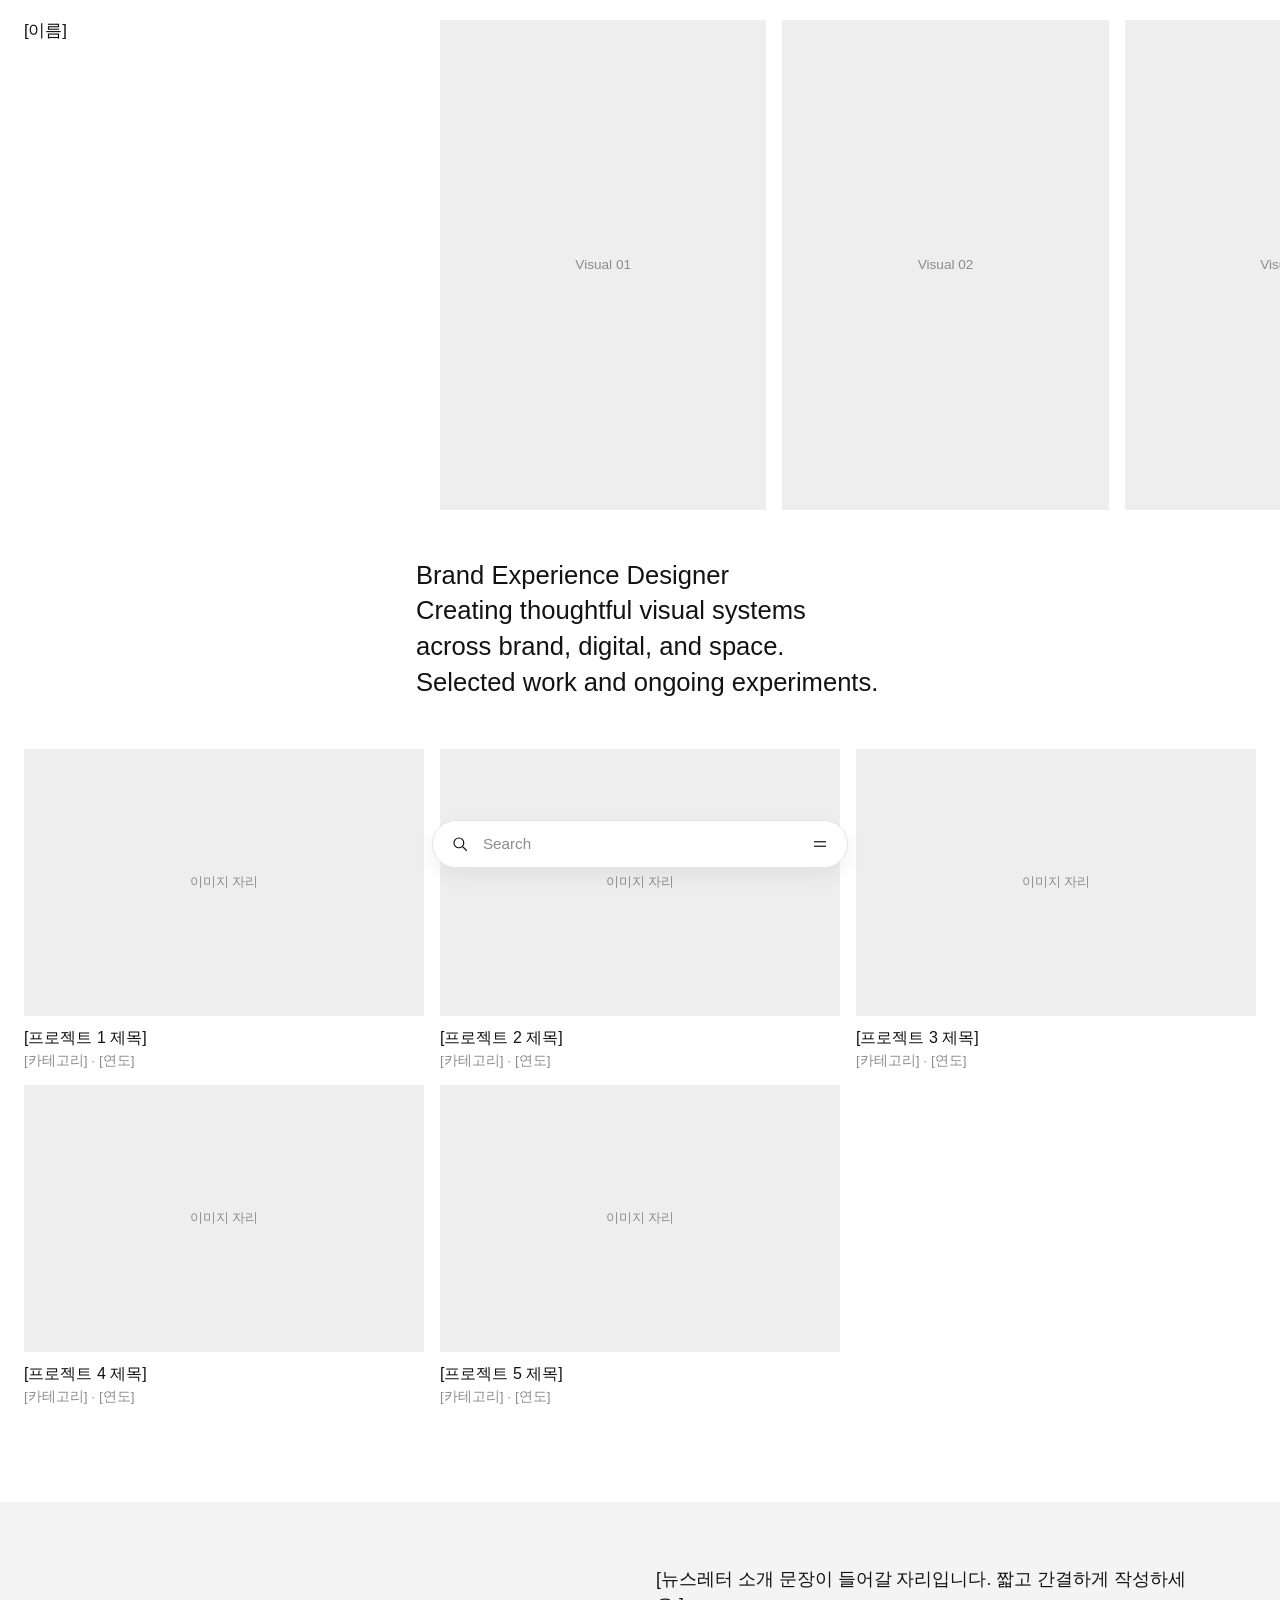
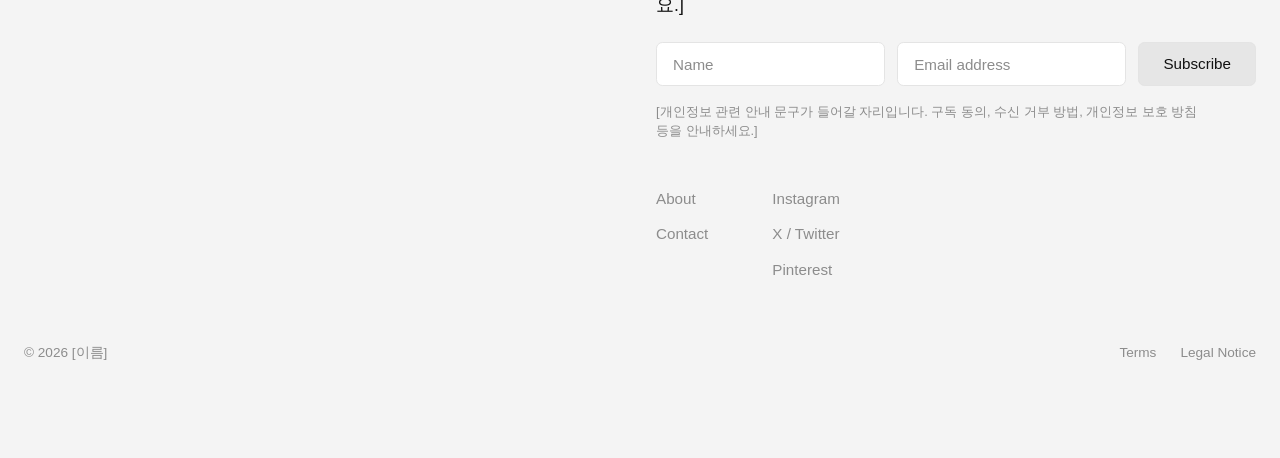
==== commit eb732276: "Rebuild project detail pages and add Home footer Replace the old Embassy-of-Internet detail template" ====
--- a/index.html
+++ b/index.html
@@ -73,6 +73,43 @@
 
   </main>
 
+  <footer class="mm-footer">
+    <div class="mm-footer-top">
+      <div class="mm-footer-spacer"></div>
+      <div class="mm-footer-main">
+        <div class="mm-footer-newsletter">
+          <p class="mm-footer-lead">[뉴스레터 소개 문장이 들어갈 자리입니다. 짧고 간결하게 작성하세요.]</p>
+          <form class="mm-footer-form" onsubmit="return false;">
+            <input class="mm-footer-input" type="text" name="name" placeholder="Name" />
+            <input class="mm-footer-input" type="email" name="email" placeholder="Email address" />
+            <button class="mm-footer-submit" type="submit">Subscribe</button>
+          </form>
+          <p class="mm-footer-note">[개인정보 관련 안내 문구가 들어갈 자리입니다. 구독 동의, 수신 거부 방법, 개인정보 보호 방침 등을 안내하세요.]</p>
+        </div>
+
+        <nav class="mm-footer-nav" aria-label="Footer navigation">
+          <div class="mm-footer-col">
+            <a href="#">About</a>
+            <a href="#">Contact</a>
+          </div>
+          <div class="mm-footer-col">
+            <a href="#">Instagram</a>
+            <a href="#">X / Twitter</a>
+            <a href="#">Pinterest</a>
+          </div>
+        </nav>
+      </div>
+    </div>
+
+    <div class="mm-footer-bottom">
+      <span class="mm-footer-copy">© 2026 [이름]</span>
+      <span class="mm-footer-legal">
+        <a href="#">Terms</a>
+        <a href="#">Legal Notice</a>
+      </span>
+    </div>
+  </footer>
+
   <nav class="mm-nav-capsule" id="mmNav">
     <button class="mm-nav-search" type="button" aria-label="검색">
       <svg viewBox="0 0 24 24" fill="none" stroke="currentColor" stroke-width="1.6"><circle cx="10.5" cy="10.5" r="6.5"/><line x1="15.5" y1="15.5" x2="21" y2="21"/></svg>
--- a/css/home.css
+++ b/css/home.css
@@ -130,6 +130,90 @@
   color: var(--mm-muted);
 }
 
+/* ---- Footer ---- */
+.mm-footer {
+  background: #f4f4f4;
+  margin-top: 2rem;
+  padding: 4rem 1.5rem 6rem;
+}
+.mm-footer-top {
+  display: grid;
+  grid-template-columns: 1fr 1fr;
+  gap: 2rem;
+}
+.mm-footer-spacer { min-width: 0; }
+.mm-footer-main { max-width: 42rem; }
+
+.mm-footer-lead {
+  font-size: 1.1rem;
+  line-height: 1.5;
+  color: var(--mm-fg);
+  margin-bottom: 1.5rem;
+  max-width: 34rem;
+}
+.mm-footer-form {
+  display: flex;
+  gap: .75rem;
+  margin-bottom: 1rem;
+}
+.mm-footer-input {
+  flex: 1 1 auto;
+  height: 2.75rem;
+  padding: 0 1rem;
+  background: #ffffff;
+  border: 1px solid var(--mm-border);
+  border-radius: .4rem;
+  font-family: var(--mm-font);
+  font-size: .95rem;
+  color: var(--mm-fg);
+}
+.mm-footer-input::placeholder { color: var(--mm-muted); }
+.mm-footer-submit {
+  flex: 0 0 auto;
+  height: 2.75rem;
+  padding: 0 1.5rem;
+  background: #e6e6e6;
+  border: 1px solid var(--mm-border);
+  border-radius: .4rem;
+  font-size: .95rem;
+  font-weight: 400;
+  white-space: nowrap;
+}
+.mm-footer-submit:hover { background: #dcdcdc; }
+.mm-footer-note {
+  font-size: .8rem;
+  line-height: 1.5;
+  color: var(--mm-muted);
+  max-width: 34rem;
+  margin-bottom: 3rem;
+}
+
+.mm-footer-nav {
+  display: flex;
+  gap: 4rem;
+}
+.mm-footer-col {
+  display: flex;
+  flex-direction: column;
+  gap: 1rem;
+}
+.mm-footer-col a {
+  font-size: .95rem;
+  color: var(--mm-muted);
+}
+.mm-footer-col a:hover { color: var(--mm-fg); }
+
+.mm-footer-bottom {
+  display: flex;
+  align-items: center;
+  justify-content: space-between;
+  margin-top: 4rem;
+  font-size: .85rem;
+  color: var(--mm-muted);
+}
+.mm-footer-legal { display: flex; gap: 1.5rem; }
+.mm-footer-legal a:hover { color: var(--mm-fg); }
+
 /* ---- Fixed search / menu capsule ---- */
 .mm-nav-capsule {
   position: fixed;
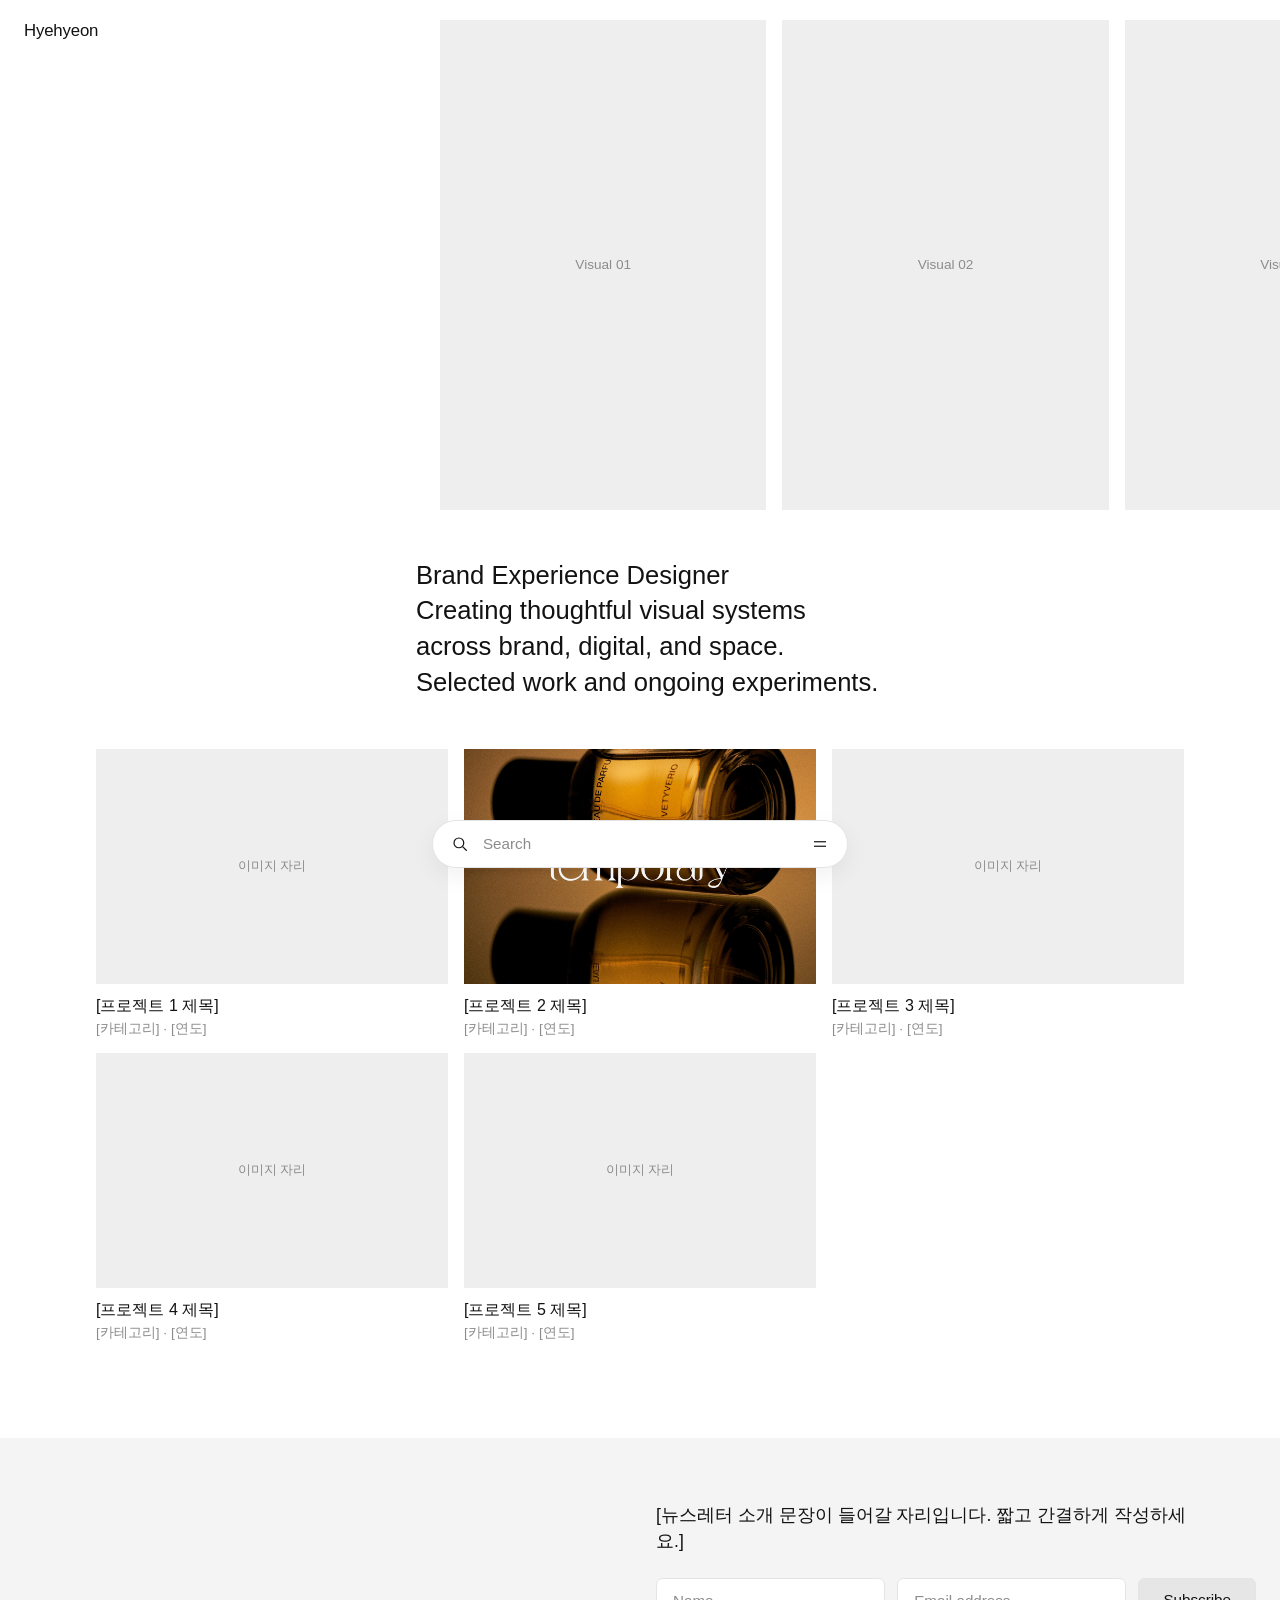
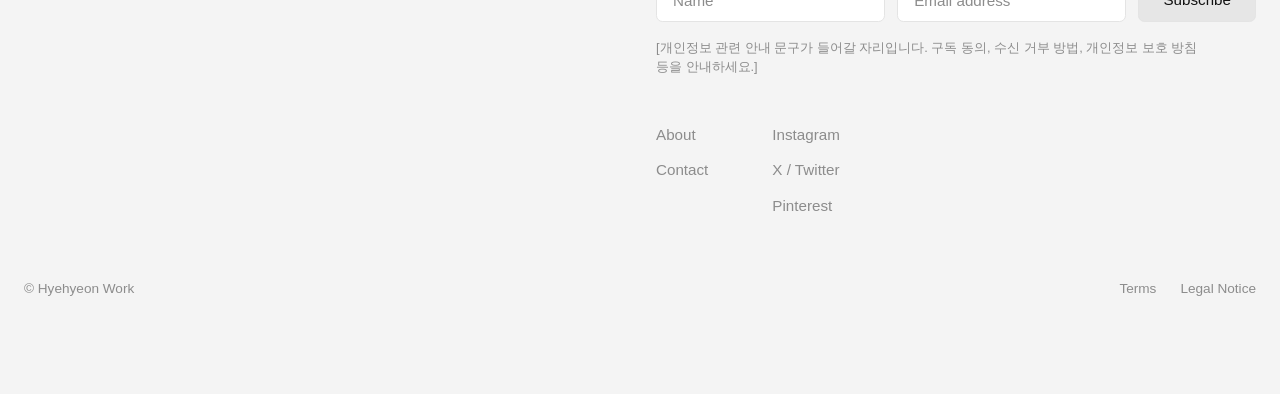
==== commit 46b6f7bc: "Add project-2 thumbnail to Home and related cards Keep the full-resolution original out of the repo " ====
--- a/index.html
+++ b/index.html
@@ -3,7 +3,7 @@
 <head>
   <meta charset="UTF-8" />
   <meta name="viewport" content="width=device-width, initial-scale=1, shrink-to-fit=no" />
-  <title>[이름] — Portfolio</title>
+  <title>Hyehyeon — Portfolio</title>
   <meta name="description" content="[한 줄 소개가 들어갈 자리입니다.]" />
   <link rel="icon" href="data:image/svg+xml,%3Csvg xmlns='http://www.w3.org/2000/svg' viewBox='0 0 100 100'%3E%3Ccircle cx='50' cy='50' r='50' fill='%230033ff'/%3E%3C/svg%3E" />
   <link rel="stylesheet" href="css/home.css" />
@@ -12,7 +12,7 @@
 
   <div class="mm-hero-row">
     <header class="mm-header">
-      <a class="mm-logo" href="index.html">[이름]</a>
+      <a class="mm-logo" href="index.html">Hyehyeon</a>
     </header>
 
     <section class="mm-visual-slider" aria-label="비주얼 슬라이더">
@@ -40,7 +40,7 @@
     </a>
 
     <a class="mm-card" href="projects/project-2.html">
-      <div class="mm-card-media"><span>이미지 자리</span></div>
+      <div class="mm-card-media"><img src="images/projects/project-2/thumbnail.jpg" width="1600" height="900" alt="[프로젝트 2 썸네일 설명]" loading="lazy" /></div>
       <div class="mm-card-caption">
         <span class="mm-card-title">[프로젝트 2 제목]</span>
         <span class="mm-card-meta">[카테고리] · [연도]</span>
@@ -90,7 +90,7 @@
         <nav class="mm-footer-nav" aria-label="Footer navigation">
           <div class="mm-footer-col">
             <a href="#">About</a>
-            <a href="#">Contact</a>
+            <a href="contact.html">Contact</a>
           </div>
           <div class="mm-footer-col">
             <a href="#">Instagram</a>
@@ -102,7 +102,7 @@
     </div>
 
     <div class="mm-footer-bottom">
-      <span class="mm-footer-copy">© 2026 [이름]</span>
+      <span class="mm-footer-copy">© Hyehyeon Work</span>
       <span class="mm-footer-legal">
         <a href="#">Terms</a>
         <a href="#">Legal Notice</a>
@@ -124,7 +124,7 @@
     <a href="#about">About</a>
     <a href="#projects">Work</a>
     <a href="#archive">Archive</a>
-    <a href="#contact">Contact</a>
+    <a href="contact.html">Contact</a>
   </div>
 
   <script src="js/home.js"></script>
--- a/css/home.css
+++ b/css/home.css
@@ -22,6 +22,7 @@
   background: var(--mm-bg);
   color: var(--mm-fg);
   line-height: 1.3;
+  overflow-x: hidden;
 }
 a { color: inherit; text-decoration: none; }
 button { font: inherit; background: none; border: none; cursor: pointer; color: inherit; }
@@ -38,7 +39,7 @@
 /* ---- Header (left brand rail) ---- */
 .mm-header {
   flex: 0 0 var(--mm-rail);
-  padding: 0 0 0 1.5rem;
+  padding: 0 0 0 var(--mm-margin);
 }
 .mm-logo {
   font-size: 1.05rem;
@@ -55,7 +56,7 @@
 .mm-visual-track {
   display: flex;
   gap: 1rem;
-  padding: 0 1.5rem 0 0;
+  padding: 0 var(--mm-margin) 0 0;
   overflow-x: auto;
   -webkit-overflow-scrolling: touch;
   scrollbar-width: none;
@@ -82,7 +83,7 @@
 
 /* ---- Hero ---- */
 .mm-hero {
-  padding: 0 1.5rem 3rem var(--mm-rail);
+  padding: 0 var(--mm-margin) 3rem var(--mm-rail);
   max-width: calc(46rem + var(--mm-rail));
 }
 .mm-hero p {
@@ -99,6 +100,13 @@
   gap: var(--mm-gap);
   margin: 0 var(--mm-margin) 6rem;
 }
+/* Home project grid only (targets index.html's #projectList so the
+   "More like this" .mm-grid on project detail pages stays full-bleed).
+   Equal fixed left/right gutter — no max-width cap, so cards stay as
+   large as the viewport allows instead of shrinking the whole grid. */
+#projectList {
+  margin: 0 6rem 6rem;
+}
 .mm-card { display: block; }
 .mm-card-media {
   aspect-ratio: 3 / 2;
@@ -113,6 +121,12 @@
   font-size: .8rem;
   color: var(--mm-muted);
 }
+/* Real thumbnails: fill the 3:2 frame regardless of source ratio */
+.mm-card-media img {
+  width: 100%;
+  height: 100%;
+  object-fit: cover;
+}
 .mm-card:hover .mm-card-media { opacity: .85; }
 .mm-card-caption {
   padding-top: .75rem;
@@ -134,7 +148,7 @@
 .mm-footer {
   background: #f4f4f4;
   margin-top: 2rem;
-  padding: 4rem 1.5rem 6rem;
+  padding: 4rem var(--mm-margin) 6rem;
 }
 .mm-footer-top {
   display: grid;
@@ -198,10 +212,16 @@
   gap: 1rem;
 }
 .mm-footer-col a {
+  position: relative;
   font-size: .95rem;
   color: var(--mm-muted);
 }
 .mm-footer-col a:hover { color: var(--mm-fg); }
+.mm-footer-col a::after {
+  content: "";
+  position: absolute;
+  inset: -8px 0;
+}
 
 .mm-footer-bottom {
   display: flex;
@@ -263,3 +283,111 @@
   border-radius: .5rem;
 }
 .mm-nav-menu-panel a:hover { background: var(--mm-card-bg); }
+
+/* ==========================================================================
+   Responsive — tablet (<=1024px), mobile (<=768px), small mobile (<=480px).
+   Same components/desktop structure throughout; --mm-margin and --mm-rail
+   are redeclared per breakpoint so every rule that reads them (here, in
+   detail.css, and in contact.css) adapts from one place.
+   ========================================================================== */
+
+/* ---- Tablet ---- */
+@media (max-width: 1024px) {
+  :root {
+    --mm-rail: 10rem;
+  }
+
+  .mm-visual-item { flex-basis: 55%; }
+
+  .mm-grid { grid-template-columns: repeat(2, 1fr); }
+  #projectList { grid-template-columns: repeat(2, 1fr); margin: 0 var(--mm-margin) 4rem; }
+
+  .mm-nav-search,
+  .mm-nav-menu {
+    min-width: 44px;
+    min-height: 44px;
+    justify-content: center;
+  }
+}
+
+/* ---- Mobile ---- */
+@media (max-width: 768px) {
+  :root {
+    --mm-margin: 1.25rem;
+  }
+
+  .mm-hero-row {
+    flex-direction: column;
+    gap: 0;
+    padding-top: 1rem;
+  }
+  .mm-header {
+    flex: 0 0 auto;
+    width: 100%;
+    padding: 0 var(--mm-margin);
+    margin-bottom: .75rem;
+  }
+  .mm-visual-slider { width: 100%; margin-bottom: 2rem; }
+  .mm-visual-track {
+    padding-left: var(--mm-margin);
+    scroll-padding-left: var(--mm-margin);
+    scroll-snap-type: x mandatory;
+  }
+  .mm-visual-item {
+    flex-basis: 77%;
+    scroll-snap-align: start;
+  }
+
+  .mm-hero {
+    padding: 0 var(--mm-margin) 2rem;
+    padding-left: var(--mm-margin);
+    max-width: none;
+  }
+  .mm-hero p {
+    font-size: 1.15rem;
+    line-height: 1.45;
+  }
+
+  .mm-grid {
+    grid-template-columns: 1fr;
+    gap: 1.5rem;
+    margin-bottom: 3rem;
+  }
+  #projectList { grid-template-columns: 1fr; margin-bottom: 3rem; }
+
+  .mm-footer { padding: 3rem var(--mm-margin) 7rem; }
+  .mm-footer-top { grid-template-columns: 1fr; gap: 2.5rem; }
+  .mm-footer-spacer { display: none; }
+  .mm-footer-form { flex-direction: column; }
+  .mm-footer-input,
+  .mm-footer-submit { width: 100%; }
+  .mm-footer-nav { flex-direction: column; gap: 2rem; }
+  .mm-footer-bottom {
+    flex-wrap: wrap;
+    gap: .75rem;
+    margin-top: 3rem;
+  }
+
+  .mm-nav-capsule {
+    min-width: 0;
+    width: calc(100% - 2rem);
+    max-width: 26rem;
+    bottom: 1.25rem;
+  }
+  .mm-nav-menu-panel { bottom: 4.75rem; }
+}
+
+/* ---- Small mobile ---- */
+@media (max-width: 480px) {
+  :root {
+    --mm-margin: 1rem;
+  }
+
+  .mm-visual-item { flex-basis: 77%; }
+  .mm-hero p { font-size: 1.05rem; }
+
+  .mm-nav-capsule {
+    gap: .6rem;
+    padding: 0 .9rem;
+  }
+}
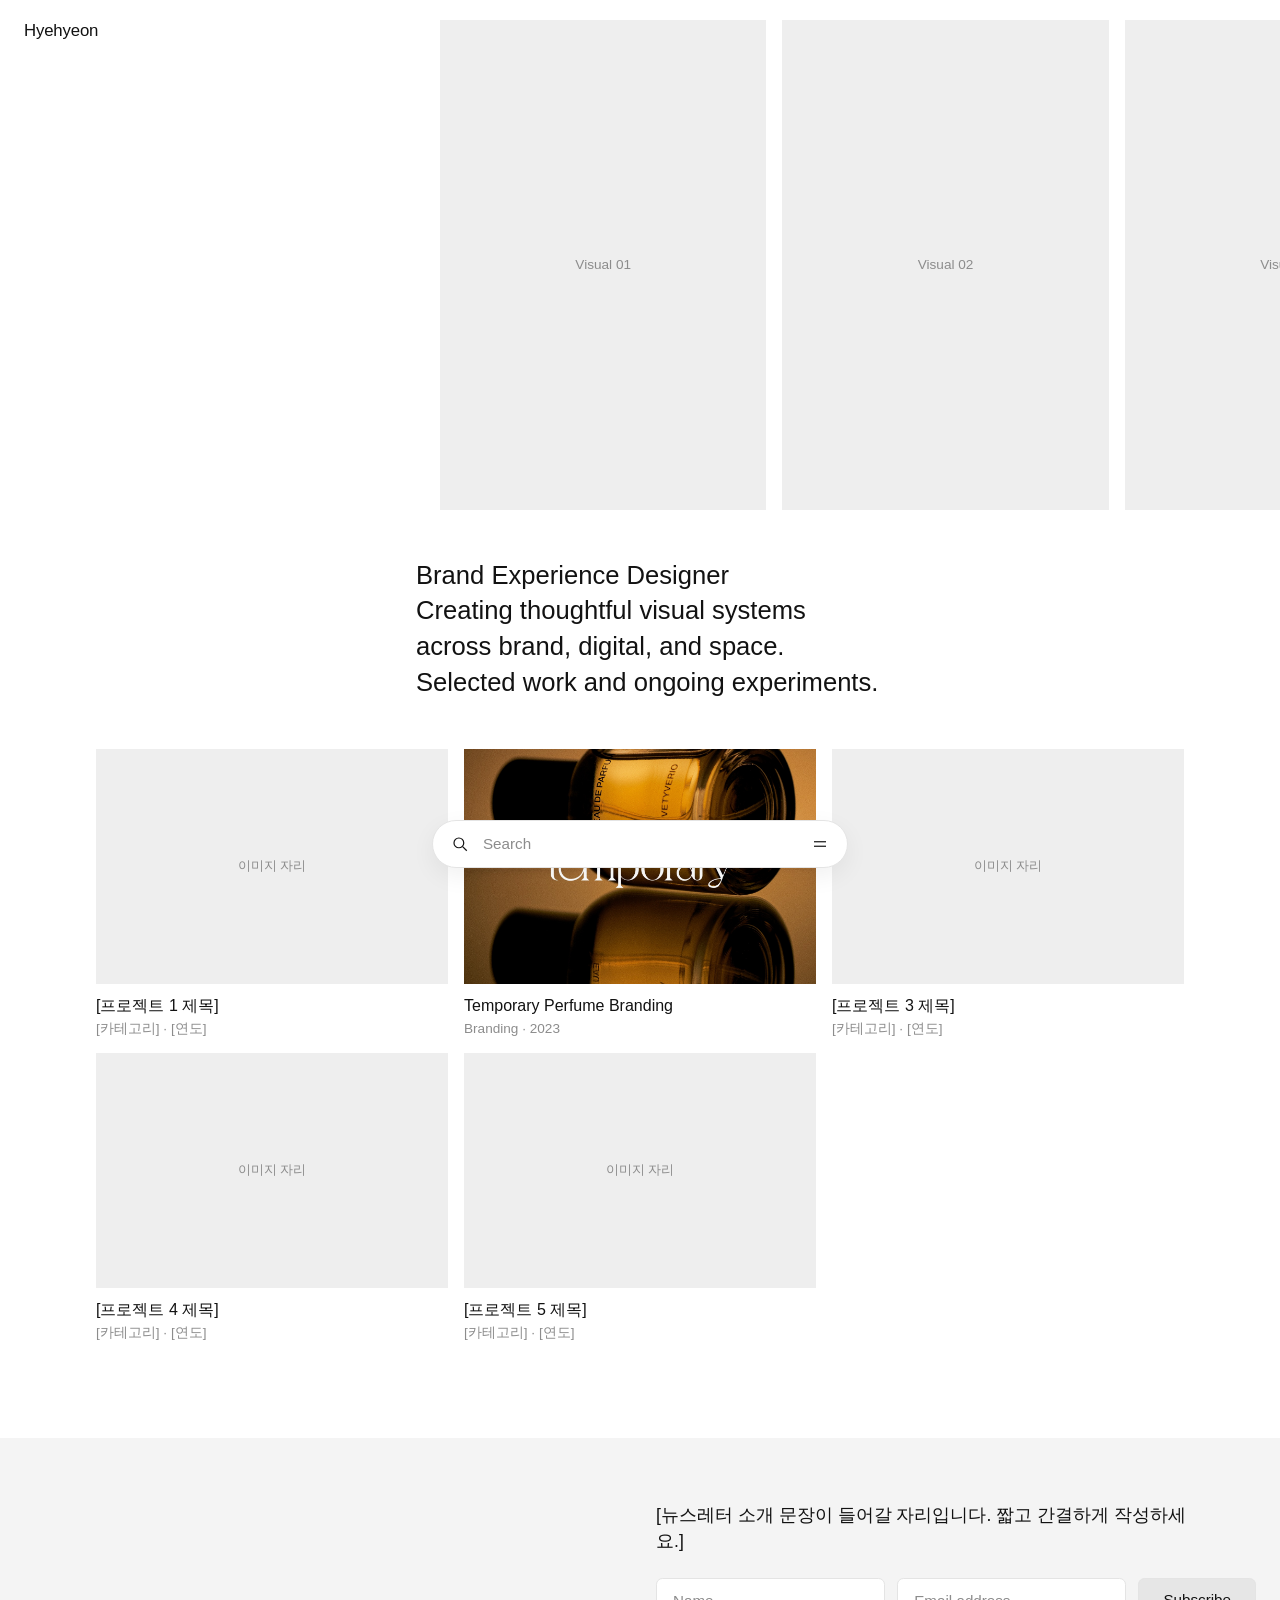
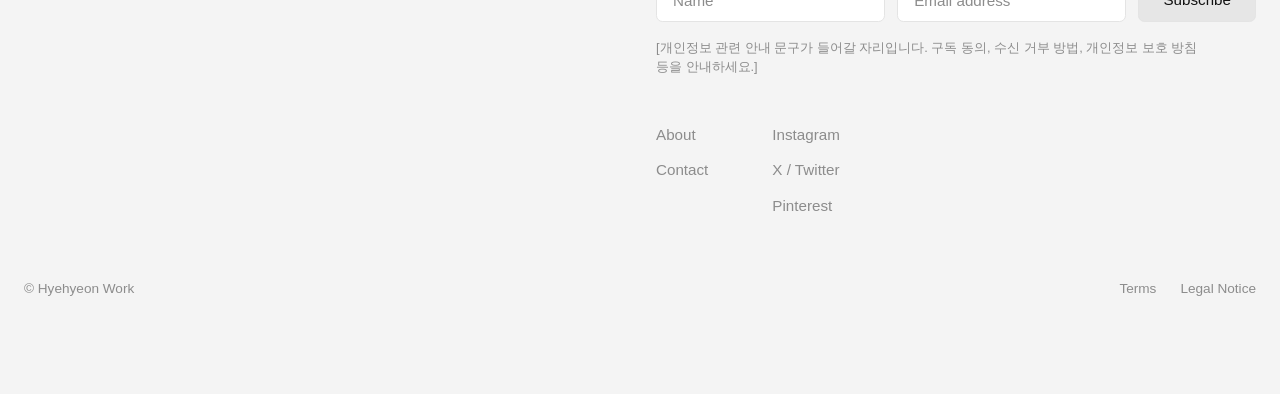
==== commit bf5fcc52: "Add Temporary Perfume Branding copy to project-2 Fill project-2 detail page with bilingual (KO/EN) i" ====
--- a/index.html
+++ b/index.html
@@ -40,10 +40,10 @@
     </a>
 
     <a class="mm-card" href="projects/project-2.html">
-      <div class="mm-card-media"><img src="images/projects/project-2/thumbnail.jpg" width="1600" height="900" alt="[프로젝트 2 썸네일 설명]" loading="lazy" /></div>
+      <div class="mm-card-media"><img src="images/projects/project-2/thumbnail.jpg" width="1600" height="900" alt="Temporary 향수 보틀과 로고 타이포그래피" loading="lazy" /></div>
       <div class="mm-card-caption">
-        <span class="mm-card-title">[프로젝트 2 제목]</span>
-        <span class="mm-card-meta">[카테고리] · [연도]</span>
+        <span class="mm-card-title">Temporary Perfume Branding</span>
+        <span class="mm-card-meta">Branding · 2023</span>
       </div>
     </a>
 
